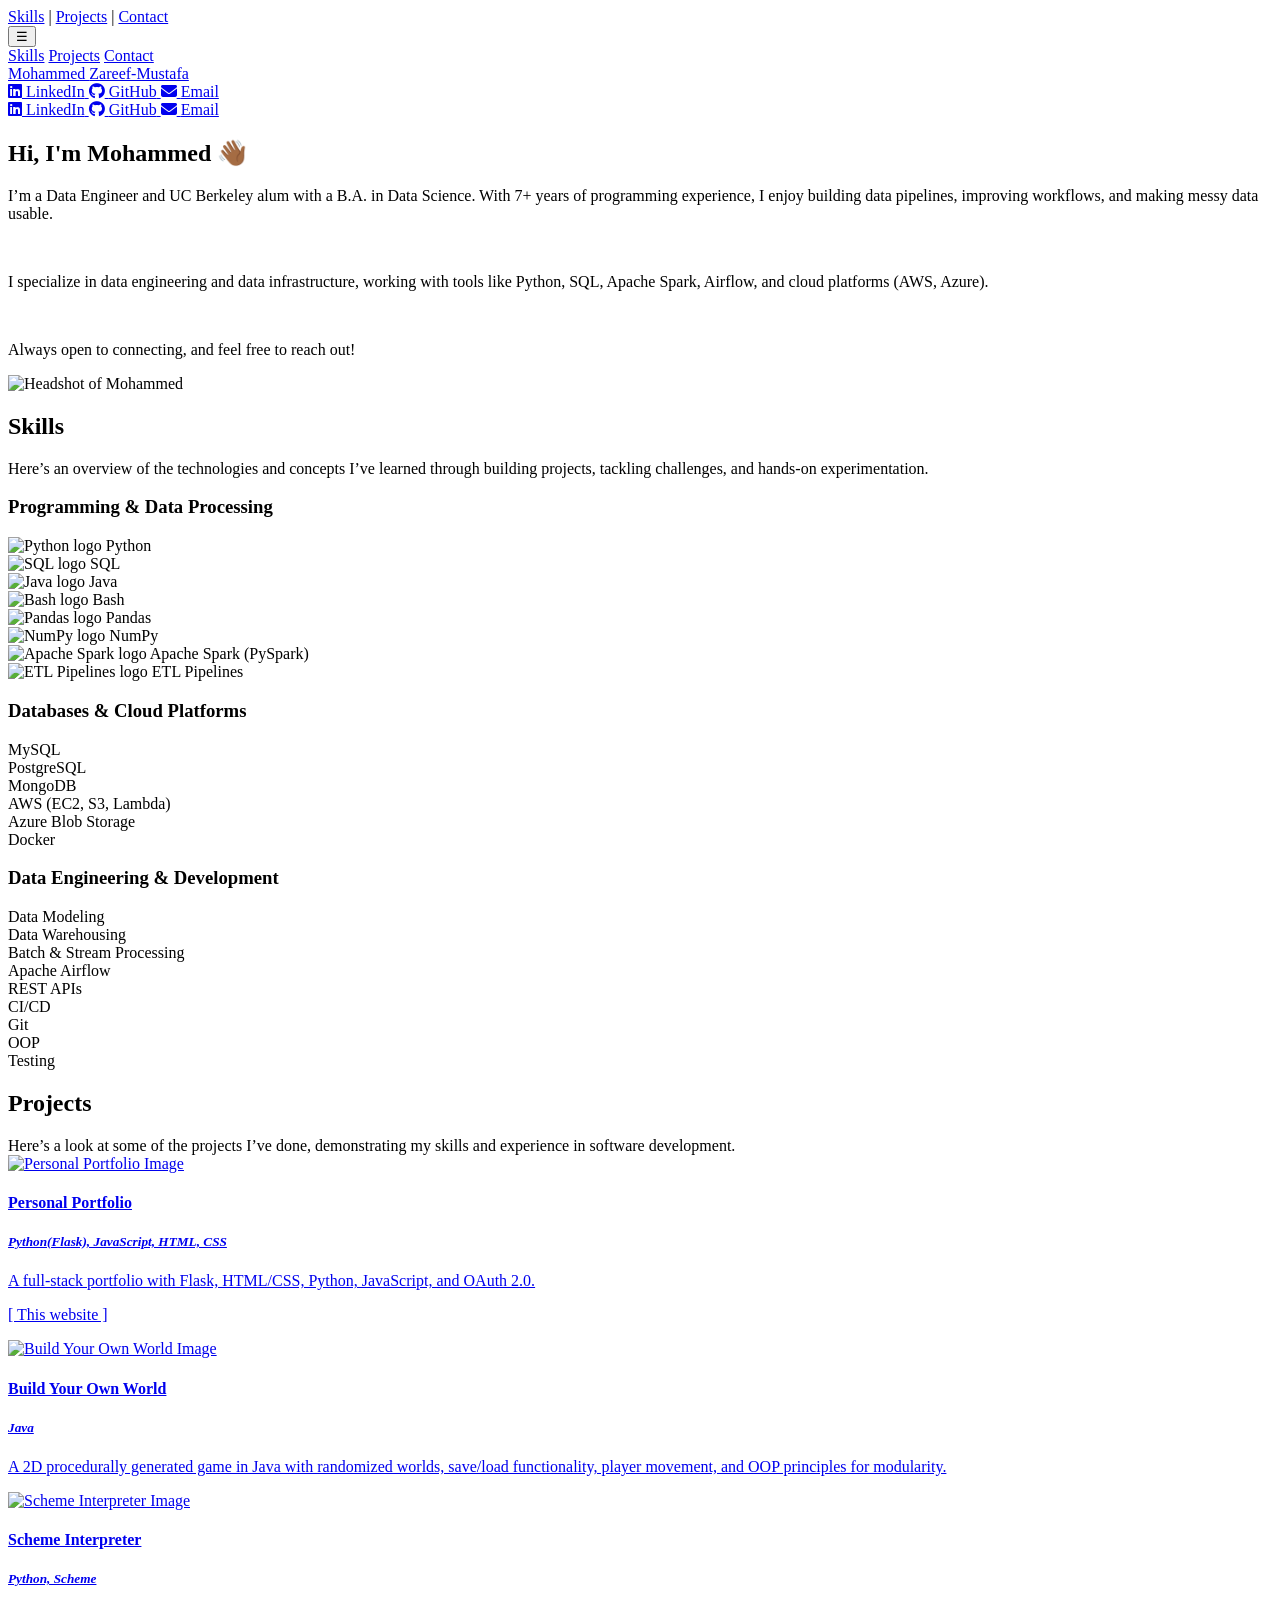
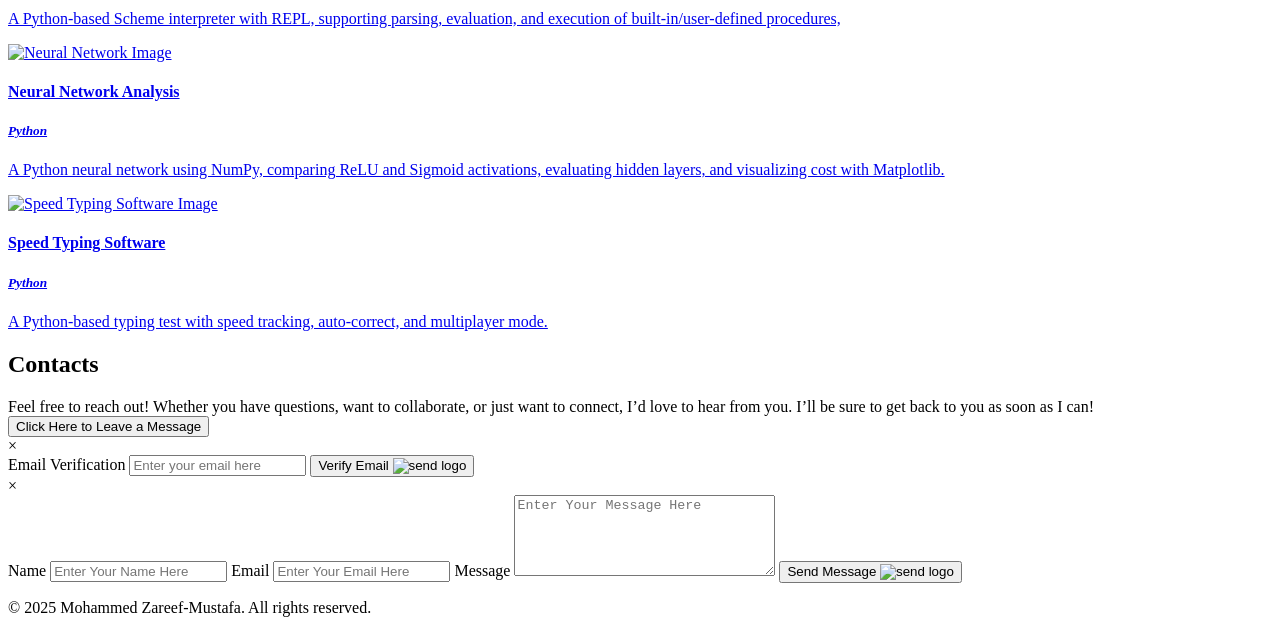
==== docs/index.html @ a97e99cc "Made a few DE changes" ====
<!DOCTYPE html>
<html lang="en">
  <head>
    <meta charset="UTF-8" />
    <meta name="viewport" content="width=device-width, initial-scale=1.0" />
    <title>Mohammed Zareef-Mustafa | Software Engineer</title>
    <link rel="stylesheet" href="/static/style.css" />

    <link rel="preconnect" href="https://fonts.googleapis.com" />
    <link rel="preconnect" href="https://fonts.gstatic.com" crossorigin />
    <link
      href="https://fonts.googleapis.com/css2?family=Poppins:ital,wght@0,100;0,200;0,300;0,400;0,500;0,600;0,700;0,800;0,900;1,100;1,200;1,300;1,400;1,500;1,600;1,700;1,800;1,900&display=swap"
      rel="stylesheet"
    />
    <link
      rel="stylesheet"
      href="https://cdnjs.cloudflare.com/ajax/libs/font-awesome/6.7.2/css/all.min.css"
      integrity="sha512-Evv84Mr4kqVGRNSgIGL/F/aIDqQb7xQ2vcrdIwxfjThSH8CSR7PBEakCr51Ck+w+/U6swU2Im1vVX0SVk9ABhg=="
      crossorigin="anonymous"
      referrerpolicy="no-referrer"
    />
  </head>
  <body>
    <!-- SECTION 1: NAVBAR -->
    <nav>
      <div class="redirector">
        <a href="#skills">Skills</a>
        <span class="separator">|</span>
        <a href="#projects">Projects</a>
        <span class="separator">|</span>
        <a href="#contact">Contact</a>
      </div>

      <!-- Dropdown Menu -->
      <div class="dropdown-menu">
        <button id="dropdown-toggle">☰</button>
        <div class="dropdown-content">
          <a href="#skills">Skills</a>
          <a href="#projects">Projects</a>
          <a href="#contact">Contact</a>
        </div>
      </div>

      <div class="full-name">
        <a href="#">Mohammed <span class="no-break">Zareef-Mustafa</span></a>
      </div>

      <div class="socials">
        <a
          href="https://www.linkedin.com/in/mohammed-zareef-mustafa/"
          target="_blank"
        >
          <i class="fa-brands fa-linkedin"></i>
          <span>LinkedIn</span>
        </a>
        <a href="https://github.com/mzareefmustafa" target="_blank">
          <i class="fa-brands fa-github"></i>
          <span>GitHub</span>
        </a>
        <a href="mailto:mzareefmustafa@gmail.com" target="_blank">
          <i class="fa-solid fa-envelope"></i>
          <span>Email</span>
        </a>
      </div>
    </nav>

    <main>
      <!-- SECTION 2: HERO -->
      <section class="hero-section">
        <div class="socials">
          <a
            href="https://www.linkedin.com/in/mohammed-zareef-mustafa/"
            target="_blank"
          >
            <i class="fa-brands fa-linkedin"></i>
            <span>LinkedIn</span>
          </a>
          <a href="https://github.com/mzareefmustafa" target="_blank">
            <i class="fa-brands fa-github"></i>
            <span>GitHub</span>
          </a>
          <a href="mailto:mzareefmustafa@gmail.com" target="_blank">
            <i class="fa-solid fa-envelope"></i>
            <span>Email</span>
          </a>
        </div>
        <div class="text">
          <h2>Hi, I'm <span class="no-break">Mohammed 👋🏾</span></h2>
          <p>
            I’m a Data Engineer and UC Berkeley alum with a B.A. in Data
            Science. With 7+ years of programming experience, I enjoy building
            data pipelines, improving workflows, and making messy data usable.
          </p>
          <br />
          <p>
            I specialize in data engineering and data infrastructure, working
            with tools like Python, SQL, Apache Spark, Airflow, and cloud
            platforms (AWS, Azure).
          </p>
          <br />
          <p>Always open to connecting, and feel free to reach out!</p>
        </div>
        <div class="headshot">
          <img
            src="/static/assets/MyPortrait2-copy.webp"
            alt="Headshot of Mohammed"
          />
        </div>
      </section>

      <!-- SECTION 3: SKILLS -->
      <section id="skills" class="skills-section">
        <h2 class="section-titles">Skills</h2>
        <div class="text">
          Here’s an overview of the technologies and concepts I’ve learned
          through building projects, tackling challenges, and hands-on
          experimentation.
        </div>
        <h3 class="skill-sections-title">Programming & Data Processing</h3>
        <div class="skill-sets">
          <div class="skill">
            <img src="/static/assets/python-icon.png" alt="Python logo" />
            <span>Python</span>
          </div>
          <div class="skill">
            <img src="/static/assets/database-logo.png" alt="SQL logo" />
            <span>SQL</span>
          </div>
          <div class="skill">
            <img src="/static/assets/java-logo.png" alt="Java logo" />
            <span>Java</span>
          </div>
          <div class="skill">
            <img src="/static/assets/Bash-logo.png" alt="Bash logo" />
            <span>Bash</span>
          </div>
          <div class="skill">
            <img src="/static/assets/Pandas-logo.png" alt="Pandas logo" />
            <span>Pandas</span>
          </div>
          <div class="skill">
            <img src="/static/assets/NumPy-logo.png" alt="NumPy logo" />
            <span>NumPy</span>
          </div>
          <div class="skill">
            <img
              src="/static/assets/Apache-Spark-logo.png"
              alt="Apache Spark logo"
            />
            <span>Apache Spark (PySpark)</span>
          </div>
          <div class="skill">
            <img
              src="/static/assets/ETL-Pipelines-logo.png"
              alt="ETL Pipelines logo"
            />
            <span>ETL Pipelines</span>
          </div>
        </div>
        <h3 class="skill-sections-title">Databases & Cloud Platforms</h3>
        <div class="skill-sets">
          <div class="skill">
            <span>MySQL</span>
          </div>
          <div class="skill">
            <span>PostgreSQL</span>
          </div>
          <div class="skill">
            <span>MongoDB</span>
          </div>
          <div class="skill">
            <span>AWS (EC2, S3, Lambda)</span>
          </div>
          <div class="skill">
            <span>Azure Blob Storage</span>
          </div>
          <div class="skill">
            <span>Docker</span>
          </div>
        </div>
        <h3 class="skill-sections-title">Data Engineering & Development</h3>
        <div class="skill-sets">
          <div class="skill">
            <span>Data Modeling</span>
          </div>
          <div class="skill">
            <span>Data Warehousing</span>
          </div>
          <div class="skill">
            <span>Batch & Stream Processing</span>
          </div>
          <div class="skill">
            <span>Apache Airflow</span>
          </div>
          <div class="skill">
            <span>REST APIs</span>
          </div>
          <div class="skill">
            <span>CI/CD</span>
          </div>
          <div class="skill">
            <span>Git</span>
          </div>
          <div class="skill">
            <span>OOP</span>
          </div>
          <div class="skill">
            <span>Testing</span>
          </div>
        </div>
      </section>

      <!-- SECTION 4: PROJECTS -->
      <section id="projects" class="project-section">
        <h2 class="section-titles">Projects</h2>
        <div class="text">
          Here’s a look at some of the projects I’ve done, demonstrating my
          skills and experience in software development.
        </div>
        <div class="horizontal-scroll">
          <div class="project-box">
            <a
              href="https://github.com/mzareefmustafa/Personal-Portfolio"
              target="_blank"
            >
              <picture>
                <source
                  srcset="/static/assets/Personal-Portfolio.webp"
                  type="image/webp"
                />
                <img
                  src="/static/assets/Personal-Portfolio.webp"
                  alt="Personal Portfolio Image"
                />
              </picture>
              <h4>Personal Portfolio</h4>
              <h5><em>Python(Flask), JavaScript, HTML, CSS</em></h5>
              <p>
                A full-stack portfolio with Flask, HTML/CSS, Python, JavaScript,
                and OAuth 2.0.
              </p>
              <p class="side-note">[ This website ]</p>
            </a>
          </div>
          <div class="project-box">
            <a
              href="https://github.com/mzareefmustafa/Build-Your-Own-World"
              target="_blank"
            >
              <picture>
                <source
                  srcset="/static/assets/Build-Your-Own-World.webp"
                  type="image/webp"
                />
                <img
                  src="/static/assets/Build-Your-Own-World.webp"
                  alt="Build Your Own World Image"
                />
              </picture>
              <h4>Build Your Own World</h4>
              <h5><em>Java</em></h5>
              <p>
                A 2D procedurally generated game in Java with randomized worlds,
                save/load functionality, player movement, and OOP principles for
                modularity.
              </p>
            </a>
          </div>
          <div class="project-box">
            <a
              href="https://github.com/mzareefmustafa/Scheme-Interpreter"
              target="_blank"
            >
              <picture>
                <source
                  srcset="/static/assets/Scheme-Interpreter.webp"
                  type="image/webp"
                />
                <img
                  src="/static/assets/Scheme-Interpreter.webp"
                  alt="Scheme Interpreter Image"
                />
              </picture>
              <h4>Scheme Interpreter</h4>
              <h5><em>Python, Scheme</em></h5>
              <p>
                A Python-based Scheme interpreter with REPL, supporting parsing,
                evaluation, and execution of built-in/user-defined procedures,
              </p>
            </a>
          </div>
          <div class="project-box">
            <a
              href="https://github.com/mzareefmustafa/Sigmoid-and-Relu-Neural-Nets"
              target="_blank"
            >
              <picture>
                <source
                  srcset="/static/assets/Neural-Network-Analysis.webp"
                  type="image/webp"
                />
                <img
                  src="/static/assets/Neural-Network-Analysis.webp"
                  alt="Neural Network Image"
                />
              </picture>
              <h4>Neural Network Analysis</h4>
              <h5><em>Python</em></h5>
              <p>
                A Python neural network using NumPy, comparing ReLU and Sigmoid
                activations, evaluating hidden layers, and visualizing cost with
                Matplotlib.
              </p>
            </a>
          </div>
          <div class="project-box">
            <a
              href="https://github.com/mzareefmustafa/Speed-Typing-Software"
              target="_blank"
            >
              <picture>
                <source
                  srcset="/static/assets/Speed-Typing-Software.webp"
                  type="image/webp"
                />
                <img
                  src="/static/assets/Speed-Typing-Software.webp"
                  alt="Speed Typing Software Image"
                />
              </picture>
              <h4>Speed Typing Software</h4>
              <h5><em>Python</em></h5>
              <p>
                A Python-based typing test with speed tracking, auto-correct,
                and multiplayer mode.
              </p>
            </a>
          </div>
        </div>
      </section>

      <!-- SECTION 5: Contact -->
      <section id="contact" class="contact-section">
        <h2 class="section-titles">Contacts</h2>

        <div class="text">
          Feel free to reach out! Whether you have questions, want to
          collaborate, or just want to connect, I’d love to hear from you. I’ll
          be sure to get back to you as soon as I can!
        </div>

        <!-- Button to open modal -->
        <button id="open-modal">Click Here to Leave a Message</button>

        <!-- Email Verification Modal -->
        <div id="email-verification-modal" class="modal">
          <div class="modal-content">
            <!-- Use the same close-button class so it matches your contact modal -->
            <span class="close-verification close-button">&times;</span>

            <!-- Email Input Section -->
            <div id="email-input-section">
              <!-- <h3>Email Verification</h3> -->
              <form id="email-verification-form">
                <label for="verification-email">Email Verification</label>
                <input
                  type="email"
                  id="verification-email"
                  placeholder="Enter your email here"
                  required
                />
                <button type="button" id="send-verification-btn">
                  Verify Email
                  <img src="/static/assets/send-icon.png" alt="send logo" />
                </button>
              </form>
            </div>

            <!-- Verification Code Input Section -->
            <div id="code-input-section" style="display: none">
              <form id="code-verification-form">
                <label for="verification-code">Enter Verification Code</label>
                <input
                  type="text"
                  id="verification-code"
                  placeholder="Enter verification code here"
                  required
                />
                <button type="button" id="validate-code-btn">
                  Validate
                  <img src="/static/assets/send-icon.png" alt="send logo" />
                </button>
              </form>
            </div>
          </div>
        </div>

        <!-- Modal Structure -->
        <div id="contact-modal" class="modal">
          <div class="modal-content">
            <span class="close-button">&times;</span>
            <form id="contact-form">
              <label for="name">Name</label>
              <input
                placeholder="Enter Your Name Here"
                type="text"
                id="name"
                required
              />

              <label for="email">Email</label>
              <input
                placeholder="Enter Your Email Here"
                type="email"
                id="email"
                required
              />

              <label for="message">Message</label>
              <textarea
                placeholder="Enter Your Message Here"
                type="message"
                id="message"
                cols="30"
                rows="5"
                required
              ></textarea>

              <button type="submit">
                Send Message
                <img src="/static/assets/send-icon.png" alt="send logo" />
              </button>
            </form>
          </div>
        </div>
      </section>
    </main>
    <!-- SECTION 6:Footer -->
    <footer>
      <p>© 2025 Mohammed Zareef-Mustafa. All rights reserved.</p>
    </footer>
    <script src="/static/script.js"></script>
  </body>
</html>
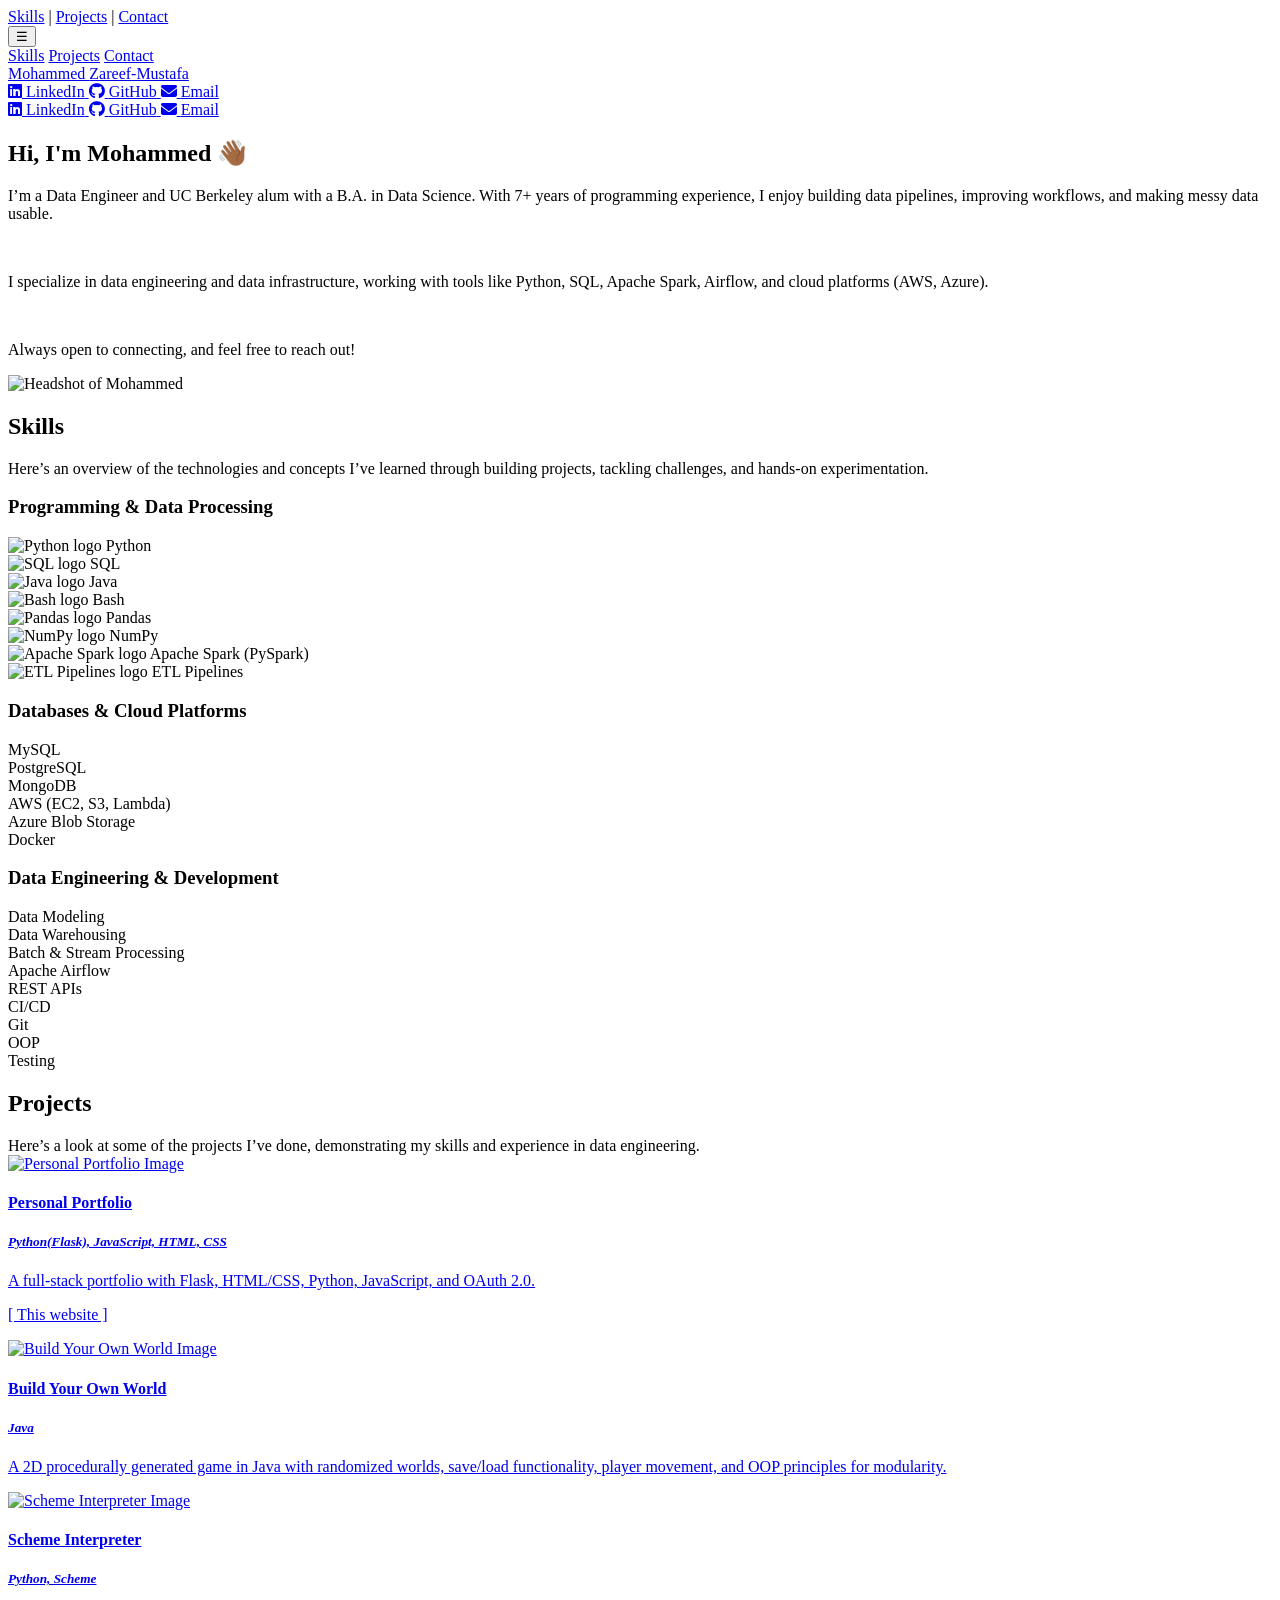
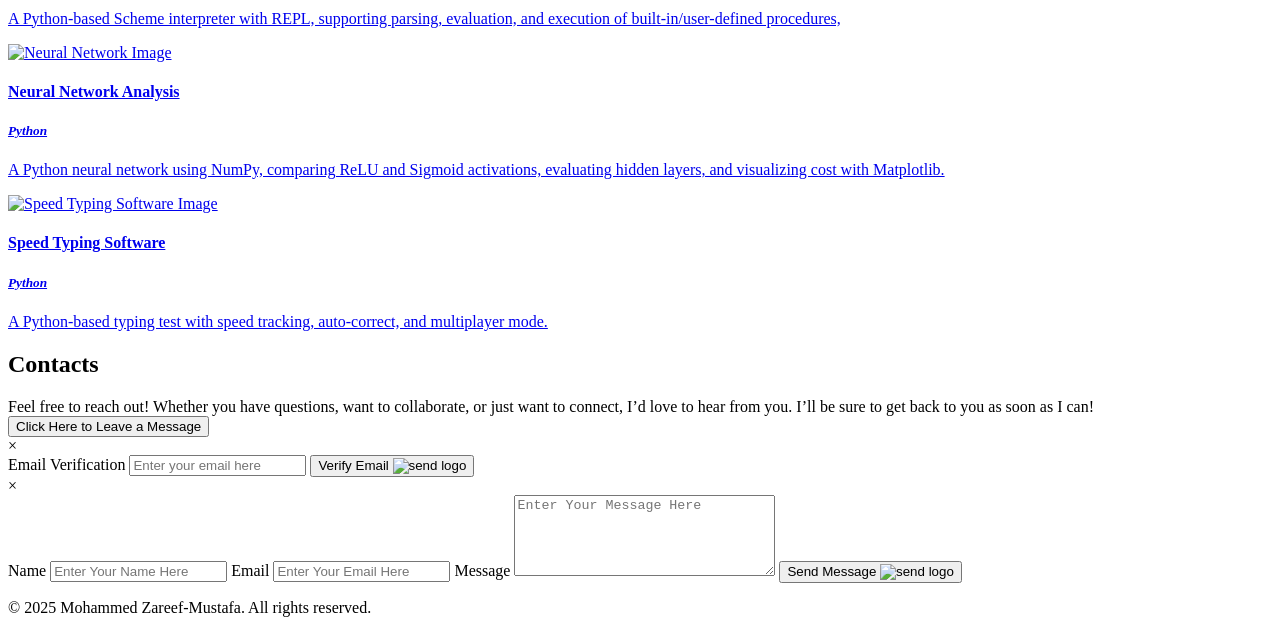
==== commit f2d1f0c3: "Made a few DE changes" ====
--- a/docs/index.html
+++ b/docs/index.html
@@ -3,7 +3,7 @@
   <head>
     <meta charset="UTF-8" />
     <meta name="viewport" content="width=device-width, initial-scale=1.0" />
-    <title>Mohammed Zareef-Mustafa | Software Engineer</title>
+    <title>Mohammed Zareef-Mustafa | Data Engineer</title>
     <link rel="stylesheet" href="/static/style.css" />
 
     <link rel="preconnect" href="https://fonts.googleapis.com" />
@@ -215,7 +215,7 @@
         <h2 class="section-titles">Projects</h2>
         <div class="text">
           Here’s a look at some of the projects I’ve done, demonstrating my
-          skills and experience in software development.
+          skills and experience in data engineering.
         </div>
         <div class="horizontal-scroll">
           <div class="project-box">
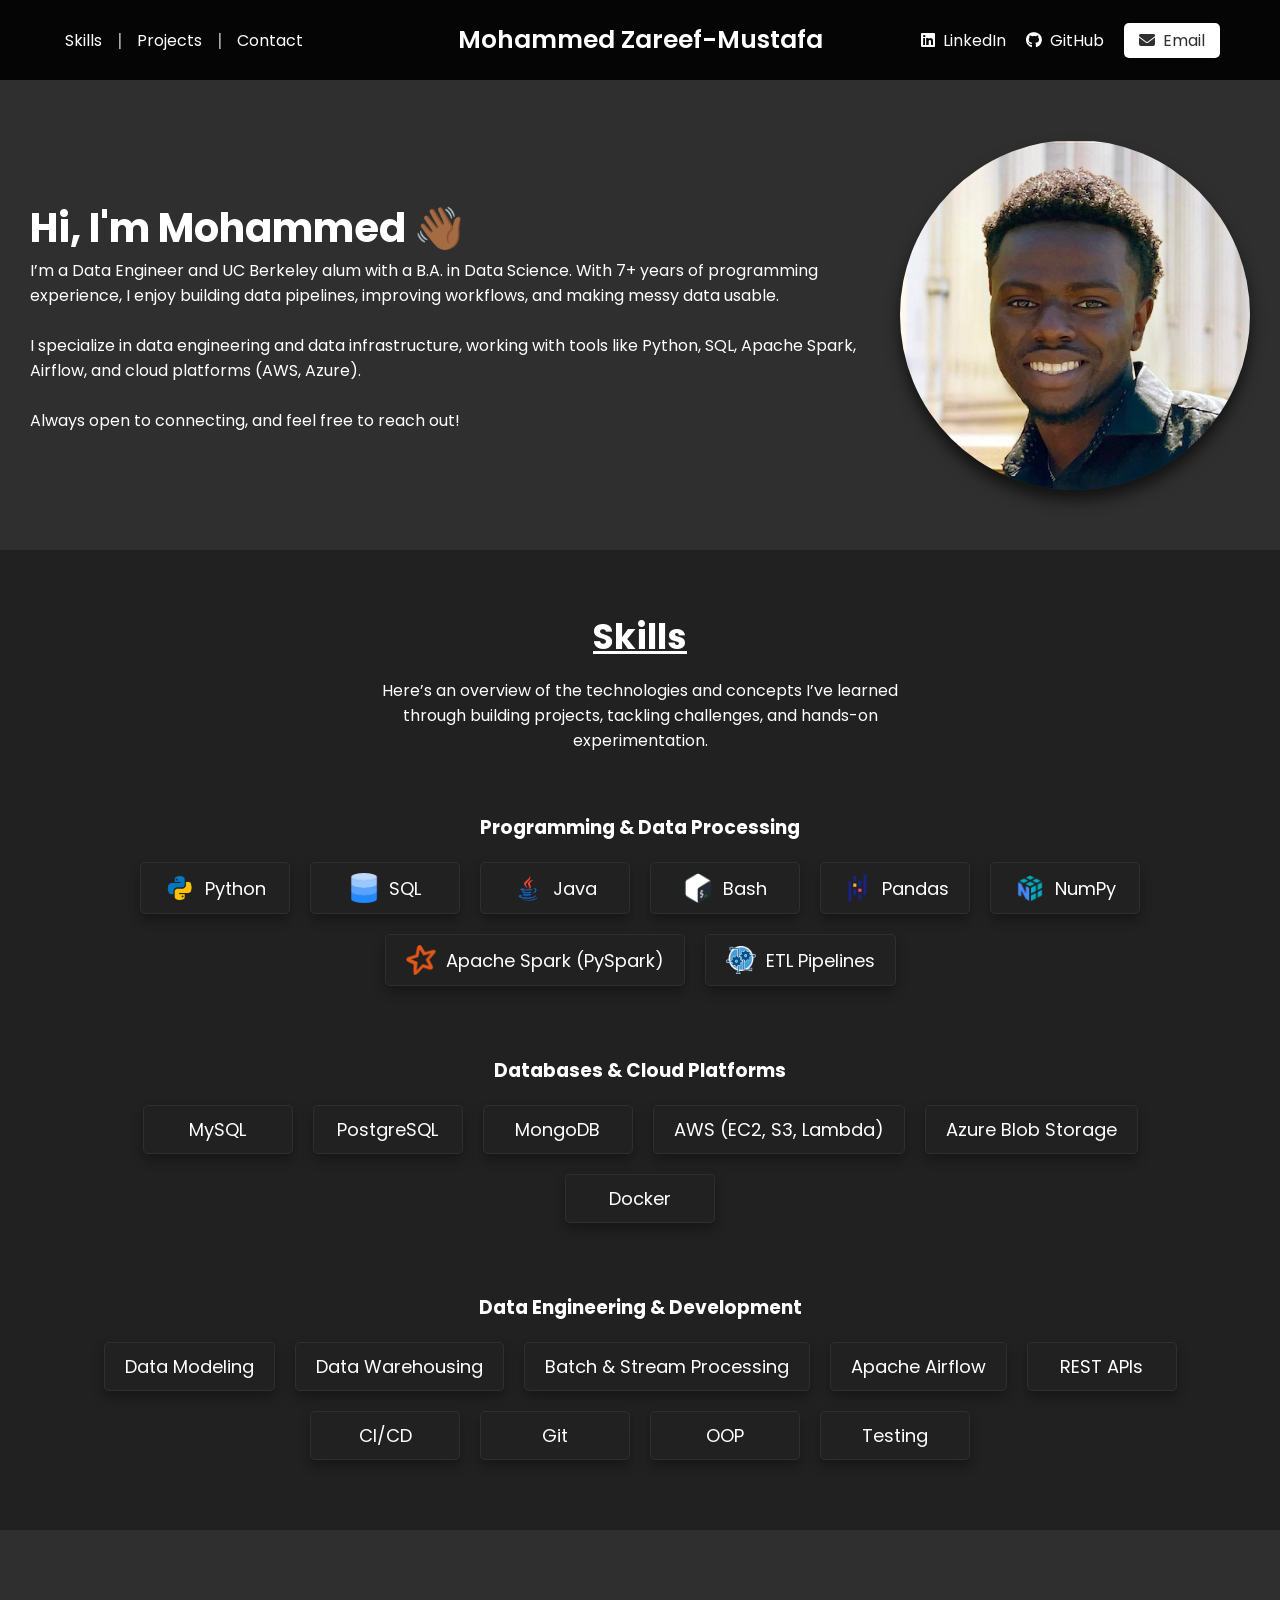
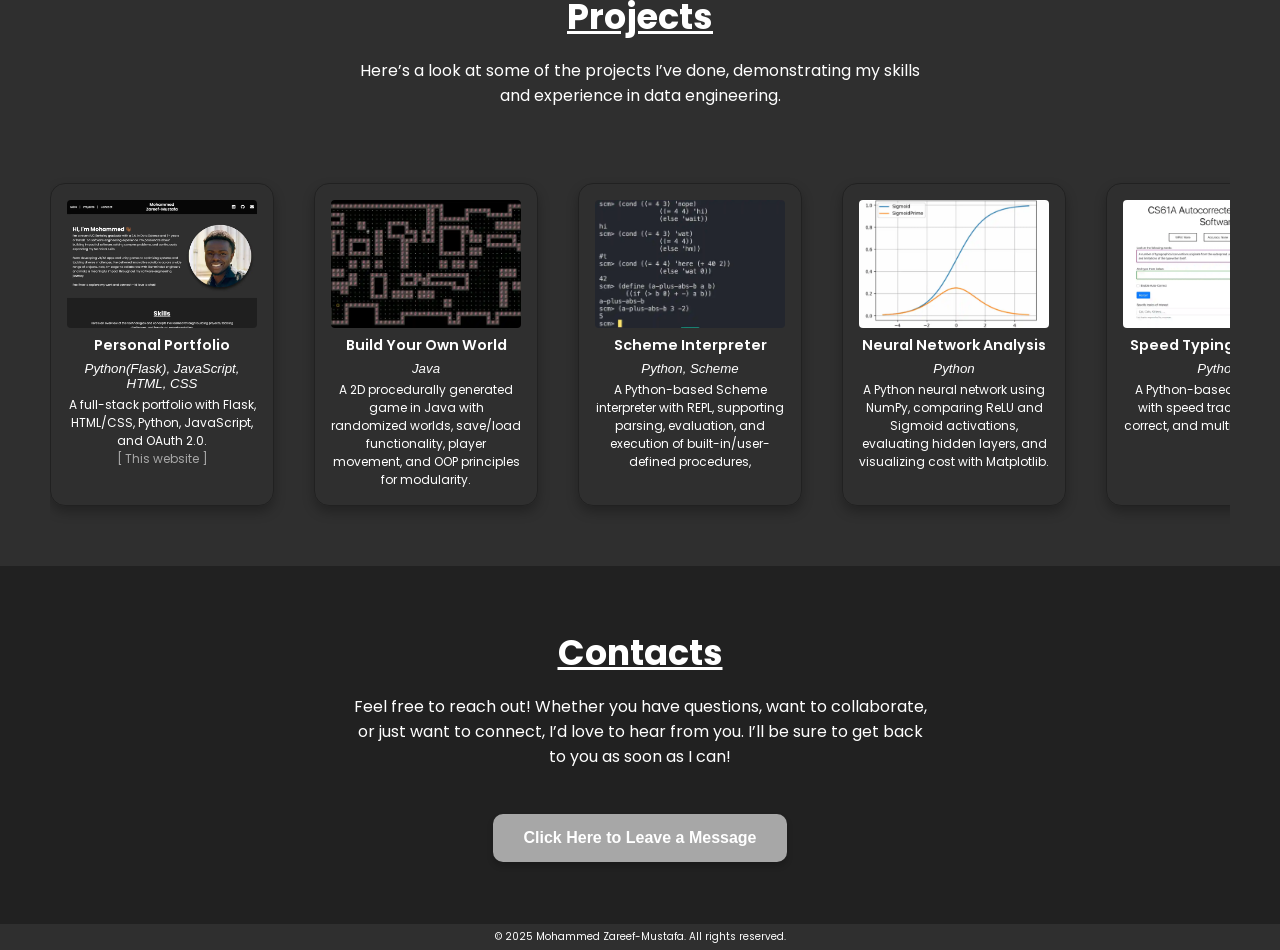
==== commit b8a9101c: "Made a few DE changes" ====
--- a/docs/index.html
+++ b/docs/index.html
@@ -4,7 +4,7 @@
     <meta charset="UTF-8" />
     <meta name="viewport" content="width=device-width, initial-scale=1.0" />
     <title>Mohammed Zareef-Mustafa | Data Engineer</title>
-    <link rel="stylesheet" href="/static/style.css" />
+    <link rel="stylesheet" href="./style.css?v=2" />
 
     <link rel="preconnect" href="https://fonts.googleapis.com" />
     <link rel="preconnect" href="https://fonts.gstatic.com" crossorigin />
@@ -102,7 +102,7 @@
         </div>
         <div class="headshot">
           <img
-            src="/static/assets/MyPortrait2-copy.webp"
+            src="./assets/MyPortrait2-copy.webp"
             alt="Headshot of Mohammed"
           />
         </div>
@@ -119,39 +119,36 @@
         <h3 class="skill-sections-title">Programming & Data Processing</h3>
         <div class="skill-sets">
           <div class="skill">
-            <img src="/static/assets/python-icon.png" alt="Python logo" />
+            <img src="./assets/python-icon.png" alt="Python logo" />
             <span>Python</span>
           </div>
           <div class="skill">
-            <img src="/static/assets/database-logo.png" alt="SQL logo" />
+            <img src="./assets/database-logo.png" alt="SQL logo" />
             <span>SQL</span>
           </div>
           <div class="skill">
-            <img src="/static/assets/java-logo.png" alt="Java logo" />
+            <img src="./assets/java-logo.png" alt="Java logo" />
             <span>Java</span>
           </div>
           <div class="skill">
-            <img src="/static/assets/Bash-logo.png" alt="Bash logo" />
+            <img src="./assets/Bash-logo.png" alt="Bash logo" />
             <span>Bash</span>
           </div>
           <div class="skill">
-            <img src="/static/assets/Pandas-logo.png" alt="Pandas logo" />
+            <img src="./assets/Pandas-logo.png" alt="Pandas logo" />
             <span>Pandas</span>
           </div>
           <div class="skill">
-            <img src="/static/assets/NumPy-logo.png" alt="NumPy logo" />
+            <img src="./assets/NumPy-logo.png" alt="NumPy logo" />
             <span>NumPy</span>
           </div>
           <div class="skill">
+            <img src="./assets/Apache-Spark-logo.png" alt="Apache Spark logo" />
+            <span>Apache Spark (PySpark)</span>
+          </div>
+          <div class="skill">
             <img
-              src="/static/assets/Apache-Spark-logo.png"
-              alt="Apache Spark logo"
-            />
-            <span>Apache Spark (PySpark)</span>
-          </div>
-          <div class="skill">
-            <img
-              src="/static/assets/ETL-Pipelines-logo.png"
+              src="./assets/ETL-Pipelines-logo.png"
               alt="ETL Pipelines logo"
             />
             <span>ETL Pipelines</span>
@@ -225,11 +222,11 @@
             >
               <picture>
                 <source
-                  srcset="/static/assets/Personal-Portfolio.webp"
+                  srcset="./assets/Personal-Portfolio.webp"
                   type="image/webp"
                 />
                 <img
-                  src="/static/assets/Personal-Portfolio.webp"
+                  src="./assets/Personal-Portfolio.webp"
                   alt="Personal Portfolio Image"
                 />
               </picture>
@@ -249,11 +246,11 @@
             >
               <picture>
                 <source
-                  srcset="/static/assets/Build-Your-Own-World.webp"
+                  srcset="./assets/Build-Your-Own-World.webp"
                   type="image/webp"
                 />
                 <img
-                  src="/static/assets/Build-Your-Own-World.webp"
+                  src="./assets/Build-Your-Own-World.webp"
                   alt="Build Your Own World Image"
                 />
               </picture>
@@ -273,11 +270,11 @@
             >
               <picture>
                 <source
-                  srcset="/static/assets/Scheme-Interpreter.webp"
+                  srcset="./assets/Scheme-Interpreter.webp"
                   type="image/webp"
                 />
                 <img
-                  src="/static/assets/Scheme-Interpreter.webp"
+                  src="./assets/Scheme-Interpreter.webp"
                   alt="Scheme Interpreter Image"
                 />
               </picture>
@@ -296,11 +293,11 @@
             >
               <picture>
                 <source
-                  srcset="/static/assets/Neural-Network-Analysis.webp"
+                  srcset="./assets/Neural-Network-Analysis.webp"
                   type="image/webp"
                 />
                 <img
-                  src="/static/assets/Neural-Network-Analysis.webp"
+                  src="./assets/Neural-Network-Analysis.webp"
                   alt="Neural Network Image"
                 />
               </picture>
@@ -320,11 +317,11 @@
             >
               <picture>
                 <source
-                  srcset="/static/assets/Speed-Typing-Software.webp"
+                  srcset="./assets/Speed-Typing-Software.webp"
                   type="image/webp"
                 />
                 <img
-                  src="/static/assets/Speed-Typing-Software.webp"
+                  src="./assets/Speed-Typing-Software.webp"
                   alt="Speed Typing Software Image"
                 />
               </picture>
@@ -371,7 +368,7 @@
                 />
                 <button type="button" id="send-verification-btn">
                   Verify Email
-                  <img src="/static/assets/send-icon.png" alt="send logo" />
+                  <img src="./assets/send-icon.png" alt="send logo" />
                 </button>
               </form>
             </div>
@@ -388,7 +385,7 @@
                 />
                 <button type="button" id="validate-code-btn">
                   Validate
-                  <img src="/static/assets/send-icon.png" alt="send logo" />
+                  <img src="./assets/send-icon.png" alt="send logo" />
                 </button>
               </form>
             </div>
@@ -428,7 +425,7 @@
 
               <button type="submit">
                 Send Message
-                <img src="/static/assets/send-icon.png" alt="send logo" />
+                <img src="./assets/send-icon.png" alt="send logo" />
               </button>
             </form>
           </div>
@@ -439,6 +436,6 @@
     <footer>
       <p>© 2025 Mohammed Zareef-Mustafa. All rights reserved.</p>
     </footer>
-    <script src="/static/script.js"></script>
+    <script src="./script.js"></script>
   </body>
 </html>
--- a/docs/style.css
+++ b/docs/style.css
@@ -0,0 +1,796 @@
+
+:root {
+    --text-color: white;
+    --link-color: #4a76ee;
+    --background-color: rgb(47, 47, 47);
+    --hover-color: rgb(167, 167, 167);
+    --lining-color: rgb(33, 33, 33);
+    --background-color2: rgb(33, 33, 33);
+}   
+
+* {
+    margin: 0;
+    padding: 0;
+    box-sizing: border-box;
+}
+
+main {
+    padding-top: 80px; /* padding for underneath the navbar */
+}
+
+body {
+    font-family: "Poppins", sans-serif;
+    background-color: var(--background-color);
+    color: white
+}
+
+html {
+    scroll-behavior: smooth;
+    scroll-padding-top: 80px;
+}
+
+html, body {
+  min-width: 320px; 
+  overflow-x: hidden; 
+}
+
+p {
+    color: white;
+}
+
+
+a {
+    color: var(--link-color);
+    text-decoration: none;
+    transition: all 300ms ease;
+}
+
+.section-titles {
+    text-align: center;
+    font-size: 35px;
+    padding-bottom: 15px;
+    text-decoration: underline;
+}
+
+/* SECTION 1: NAVBAR */
+
+nav {
+    display: flex;
+    justify-content: space-between;
+    padding: 0 50px;
+    height: 80px;
+    align-items: center;
+    background-color: rgba(0, 0, 0, 0.88);
+    position: fixed;
+    top: 0;
+    width: 100%;
+    /* max-width: 1440px; */
+    z-index: 1000;
+    backdrop-filter: blur(5px);
+    -webkit-backdrop-filter: blur(5px); 
+}
+
+nav .redirector, nav .socials {
+    display: flex; 
+    align-items: center;
+}
+
+nav .redirector a {
+    color: var(--text-color);
+    padding: 0 15px;
+    transition: 0.1s;
+    position: relative;
+    text-decoration: none;
+}
+
+nav .redirector .separator {
+    color: var(--hover-color);
+    font-size: 18px;
+}
+
+nav .redirector {
+    display: flex;
+    align-items: center;
+    gap: 0; 
+}
+
+
+nav .redirector a:hover {
+    color: var(--hover-color);
+}
+
+nav .full-name {
+    text-align: center;
+    flex: 1; 
+    display: flex;
+    justify-content: center; 
+    align-items: center; 
+    position: absolute;
+    left: 50%;
+    transform: translateX(-50%); 
+}
+
+nav .full-name a {
+    color: var(--text-color);
+    font-size: 25px; 
+    font-weight: 600; 
+    text-align: center; 
+    line-height: 1.2; 
+    margin: 0; 
+    white-space: normal; 
+    text-decoration: none; 
+    padding-left: 15px;
+    padding-right: 15px;
+}
+
+nav .full-name a:hover {
+    color: var(--hover-color);
+}
+
+.no-break {
+    white-space: nowrap;
+}
+
+nav .socials a {
+    color: var(--text-color);
+    margin: 0 10px;
+    transition: .1s;
+}
+
+nav .socials a:hover {
+    color: var(--hover-color);
+}
+
+nav .socials a span {
+    margin-left: 4px;
+}
+
+nav .socials a:last-child {
+    color: var(--background-color);
+    background-color: var(--text-color);
+    padding: 5px 15px;
+    border-radius: 5px;
+}
+
+nav .socials a:last-child:hover {
+    background-color: var(--hover-color);
+}
+
+nav .redirector a:hover {
+  color: var(--hover-color);
+}
+
+/* Dropdown Menu Styles for Small Screens */
+
+nav .dropdown-menu {
+  display: none; /* Hide dropdown by default */
+}
+
+nav .dropdown-menu button {
+  color: var(--text-color);
+  padding: 0 6px;
+  text-decoration: none;
+  border: none;
+  cursor: pointer;
+  transition: background-color 0.3s ease;
+  background-color: transparent;
+  font-size: 40px;
+  padding-bottom: 8px;
+}
+
+
+
+/* SECTION 2: HERO  */
+
+.hero-section {
+    display: flex;
+    justify-content: space-between;
+    align-items: center;
+    gap: 40px;
+    padding: 0 30px;
+    padding-top: 60px;
+    padding-bottom: 60px;
+    max-width: 1640px; /* Prevent expanding beyond 1440px (or your chosen limit) */
+    margin: 0 auto; /* Centers the content on wider screens */
+    overflow-x: hidden; /* Prevents horizontal scrolling */
+}
+
+.hero-section .text {
+    flex: 7;
+}
+
+.hero-section .text h2 {
+    font-size: 40px;
+}
+
+.hero-section .headshot {
+    flex: 2;
+    display: flex;
+    justify-content: right;
+}
+
+.hero-section img {
+    display: block;
+    width: 350px;
+    border-radius: 50%;
+    box-shadow: 0px 10px 15px rgba(0, 0, 0, 0.61);
+    object-fit: cover;
+}
+
+.hero-section .socials {
+  display: none;
+}
+
+/* SECTION 3: SKILLS */
+
+.skills-section {
+    background-color: var(--background-color2);
+    padding: 0 50px;
+    padding-top: 60px;
+    padding-bottom: 60px;
+}
+
+.skills-section .skill-sets .skill {
+    display: flex;
+    justify-content: center;
+    align-items: center;
+    gap: 10px;
+
+    min-width: 150px;
+    padding: 10px 20px;
+    margin: 10px;
+    border: 1.5px solid var(--background-color);
+    box-shadow: 0 6px 12px rgba(0, 0, 0, 0.325);
+    border-radius: 5px;
+}
+
+.skills-section .skill-sets .skill img {
+    width: 30px;
+    height: 30px;
+    object-fit: contain;
+    border-radius: 2px;
+    background-color: transparent;
+}
+
+.skills-section .skill-sets .skill span {
+    font-size: 18px;
+}
+
+.skills-section .text {
+    flex: 3;
+    margin-top: 0px;
+    margin-bottom: 60px;
+    padding-left: 300px;
+    padding-right: 300px;
+    text-align: center; 
+  }
+
+.skills-section .skill-sections-title {
+    text-align: center;
+    margin-bottom: 10px;
+    margin-top: 20px;
+}
+
+.skills-section .skill-sets {
+    display: flex;
+    justify-content: center;
+    flex-wrap: wrap;
+    margin-bottom: 60px;
+}
+
+.skills-section .skill-sets:last-child {
+    margin-bottom: 0px;
+}
+
+
+
+/* SECTION 3: PROJECTS */
+
+.project-section {
+  padding: 0 50px;
+  padding-top: 60px;
+  padding-bottom: 30px;
+  }
+
+  .project-section .sections {
+    text-align: center;
+    margin-bottom: 20px;
+    font-size: 35px;
+    /* padding-bottom: 15px; */
+    text-decoration: underline;
+  }
+  
+  .project-section .horizontal-scroll {
+    display: flex;
+    overflow-x: auto; /* Enable horizontal scrolling */
+    gap: 40px;
+    scroll-behavior: smooth;
+    justify-content: center;
+    padding-top: 30px;
+    padding-bottom: 30px;
+  }
+  
+  
+  .project-section .text {
+    flex: 3;
+    margin-top: 0px;
+    margin-bottom: 45px;
+    padding-left: 300px;
+    padding-right: 300px;
+    text-align: center; 
+  }
+
+  .project-section .project-box {
+    flex: 0 0 14rem; 
+    background-color: transparent;
+    border: 1.5px solid var(--lining-color);
+    border-radius: 15px;
+    /* padding: 15px; */
+    box-shadow: 0 6px 12px rgba(0, 0, 0, 0.267);
+    text-align: center;
+    padding: 1rem;
+    transition: transform 0.2s ease, box-shadow 0.2s ease; 
+  }
+
+  .project-section .project-box:hover {
+    transform: scale(1.05); 
+    box-shadow: 0 6px 12px rgba(0, 0, 0, 0.614);
+  }
+
+  .project-section .project-box img {
+    width: 100%;
+    height: 8rem;
+    object-fit: cover;
+    border-radius: 0.25rem;
+    margin-bottom: 0rem;
+    
+  }
+
+  .project-section .project-box h4 {
+    margin-bottom: 0.3rem;
+    font-size: .9rem;
+    font-weight: 600;
+    color: var(--text-color);
+  }
+
+  .project-box h5 {
+    margin-bottom: 0.3rem;
+    font-weight: 375;
+    color: var(--text-color);
+    }
+
+  .project-section .project-box p {
+    font-size: 12px;
+  }
+  
+  .side-note {
+    color: var(--hover-color);
+  }
+
+/* SECTION 4: Contact */
+
+.contact-section {
+    background-color: var(--background-color2);
+    padding: 0 50px;
+    padding-top: 60px;
+    padding-bottom: 60px;
+  }
+  
+  .contact-section h2 {
+    text-align: center;
+    /* margin-bottom: 20px; */
+    font-size: 35px;
+    padding-bottom: 15px;
+    text-decoration: underline;
+  }
+  
+  .contact-section .text {
+    flex: 3;
+    margin-top: 0px;
+    margin-bottom: 45px;
+    padding-left: 300px;
+    padding-right: 300px;
+    text-align: center; 
+  }
+
+/* Style for the "open-modal" button */
+#open-modal {
+    font-size: 16px;
+    font-weight: bold; 
+    color: white; 
+    border: none; 
+    padding: 15px 30px; 
+    border-radius: 10px; 
+    cursor: pointer; 
+    box-shadow: 0 4px 6px rgba(0, 0, 0, 0.2); 
+    transition: all 0.3s ease; 
+    background-color: var(--hover-color);
+    display: block; 
+    margin: 0 auto; 
+  }
+  
+  #open-modal:hover {
+    transform: translateY(-3px); 
+    box-shadow: 0 8px 12px rgba(0, 0, 0, 0.3); 
+
+    filter: brightness(0.8);
+    transition: 0.2s;
+  }
+  
+  #open-modal:active {
+    transform: translateY(0); 
+    box-shadow: 0 4px 6px rgba(0, 0, 0, 0.2);
+  }
+
+/* Modal container */
+.modal {
+    display: none; /* Hide by default */
+    position: fixed;
+    z-index: 1000;
+    left: 0;
+    top: 0;
+    width: 100%;
+    height: 100%;
+    overflow: auto;
+    background-color: rgba(0, 0, 0, 0.5); 
+  }
+
+  
+  /* Modal content box */
+  .modal-content {
+    background-color: var(--background-color2);
+    margin: auto;
+    padding: 20px;
+    border-radius: 10px;
+    width: 40%;
+    min-width: 300px; 
+    position: relative;
+    top: 20%;
+    color: white;
+    padding-top: 50px;
+    max-width: 700px;
+  }
+  
+  .close-button {
+    color: var(--hover-color);
+    float: right;
+    font-size: 28px;
+    font-weight: bold;
+    cursor: pointer;
+    margin-top: -35px;
+  }
+  
+  .close-button:hover {
+    filter: brightness(0.8);
+    transition: 0.2s;
+  }
+  
+  /* Form inputs inside modal */
+
+  .modal-content form input,
+  .modal-content form textarea {
+    width: 100%;
+    font-size: 14px;
+    border: 2px solid var(--hover-color);
+    background-color: transparent;
+    padding: 15px 20px;
+    margin-top: 5px;
+    margin-bottom: 20px;
+    outline: none;
+    resize: none;
+    color: white;
+    border-radius: 10px;
+  }
+
+  .modal-content form input:focus,
+  .modal-content form textarea:focus {
+    border: 2px solid white;
+  }
+
+  .modal-content form label {
+    color: var(--hover-color);
+  }
+  .modal-content form input::placeholder,
+  .modal-content form textarea::placeholder {
+    color: rgb(64, 64, 64);
+  }
+
+  .modal-content form button {
+    font-size: 16px;
+    color: #fff;
+    background-color: var(--link-color);
+    border: none;
+    height: 50px;
+    cursor: pointer;
+    transition: 0.1s;
+    width: 40%;
+    border-radius: 10px;
+    background-color: var(--hover-color);
+    display: block;
+    margin-left: auto;
+    display: flex; 
+    align-items: center;
+    justify-content: center; 
+    gap: 10px; 
+  }
+  
+  .modal-content form button:hover {
+    filter: brightness(0.8);
+    transition: 0.2s;
+  }
+
+  .modal-content form button img {
+    width: 20px; 
+    height: 20px; 
+  }
+  
+  /* SECTION 5:Footer */
+
+  footer {
+    align-items: center;
+    padding-top: 5px;
+    padding-bottom: 5px;
+    background-color: var(--background-color);
+    border-top: 2px solid var(--lining-color);
+  }
+
+  footer p {
+    color: white;
+    text-align: center;
+    font-size: 10px;
+
+  }
+
+
+
+  
+/* RESIZING MAIN/GENERAL */
+
+@media (max-width: 1155px) {
+  .skills-section .text,
+  .project-section .text,
+  .contact-section .text {
+      padding-left: 100px;
+      padding-right: 100px;
+  }
+}
+
+@media (max-width: 755px) {
+  .skills-section .text,
+  .project-section .text,
+  .contact-section .text {
+      padding-left: 0px;
+      padding-right: 0px;
+  }
+}
+
+
+/* RESIZING SECTION 1: NAVBAR */
+
+@media (max-width: 600px) {
+
+  nav .socials {
+    display: none; /* Hide the regular nav */
+  }
+}
+
+@media (max-width: 1100px) {
+  /* NAVBAR */
+  nav {
+      padding: 0 20px;
+  }
+  nav .socials a {
+      font-size: 22px;
+      margin: 0 15px;
+  }
+  nav .socials a span {
+      display: none;
+  }
+  nav .socials a:last-child {
+      color: var(--text-color);
+      background-color: transparent;
+      padding: 0px;
+  }
+  nav .socials a:last-child:hover {
+      background-color: transparent;
+      color: var(--hover-color);
+  }
+}
+
+@media (max-width: 840px) {
+  nav .redirector {
+    display: none; /* Hide the regular nav */
+  }
+
+  nav .dropdown-menu {
+    display: block; /* Show dropdown menu button */
+  }
+
+  .dropdown-content {
+    display: none; /* Hide by default */
+    position: absolute;
+    top: 80px;
+    left: 10px;
+    background-color: rgba(0, 0, 0, 0.88);
+    padding: 0px 0px;
+    border-radius: 5px;
+    border-top-left-radius: 0px;
+    border-top-right-radius: 0px;
+    box-shadow: 0 4px 6px rgba(0, 0, 0, 0.3);
+    z-index: 1000;
+  }
+
+  .dropdown-content a {
+    display: block;
+    color: var(--text-color);
+    padding: 10px 20px;
+    text-decoration: none;
+  }
+
+  .dropdown-content a:hover {
+    background-color: var(--hover-color);
+  }
+
+  .dropdown-content a:last-child:hover {
+    border-bottom-left-radius: 5px;
+    border-bottom-right-radius: 5px;
+  }
+  .dropdown-content.visible {
+    display: block; /* Show dropdown content when toggled */
+  }
+}
+
+@media (max-width: 1250px) {
+  nav .full-name a {
+    white-space: normal; 
+    font-size: 22px;
+  }
+
+  nav .full-name .no-break {
+    display: block; /* Forces the last name to appear on a new line */
+  }
+}
+
+@media (max-width: 430px) {
+  nav .full-name a {
+    font-size: 18px; 
+}
+
+  nav .full-name {
+    text-align: center;
+    bottom: 25%;
+  }
+
+  nav .dropdown-menu button {
+    color: var(--text-color);
+    padding: 0 6px;
+    font-size: 35px;
+    padding-bottom: 11px;
+  }
+
+  nav {
+    padding: 0 15px;
+  }
+}
+
+
+/* RESIZING SECTION 2: HERO */
+
+@media (max-width: 1020px) {
+  .hero-section  {
+      flex-direction: column-reverse;
+  }
+
+  .hero-section .headshot img {
+      width: 300px;
+  }
+}
+
+@media (max-width: 1100px) {
+
+  /* .hero-section {
+      padding: 0 20px;
+  } */
+
+  .hero-section .text h2 {
+      font-size: 30px;
+  }  
+}
+
+@media (max-width: 600px) {
+
+  .hero-section .socials {
+    display: block;
+  }
+
+  .hero-section .socials a {
+    color: var(--text-color);
+    margin: 0 10px;
+    transition: .1s;
+  }
+
+  .hero-section .socials a:hover {
+      color: var(--hover-color);
+  }
+
+  .hero-section .socials a span {
+      margin-left: 4px;
+  }
+
+  .hero-section .socials a:last-child {
+      color: var(--background-color);
+      background-color: var(--text-color);
+      padding: 5px 15px;
+      border-radius: 5px;
+  }
+
+  .hero-section .socials a:last-child:hover {
+      background-color: var(--hover-color);
+  }
+
+  /* .hero-section {
+    padding: 0 20px;
+  } */
+  .hero-section .socials a {
+      font-size: 27px;
+      margin: 0 17px;
+  }
+  .hero-section .socials a span {
+      display: none;
+  }
+  .hero-section .socials a:last-child {
+      color: var(--text-color);
+      background-color: transparent;
+      padding: 0px;
+  }
+  .hero-section .socials a:last-child:hover {
+      background-color: transparent;
+      color: var(--hover-color);
+  }
+
+}
+
+@media (max-width: 1150px) {
+
+  .hero-section .text h2 {
+      font-size: 30px;
+  }
+}
+
+/* RESIZING SECTION 3: SKILLS */
+@media (max-width: 374px) {
+  
+
+.skills-section .skill-sets .skill img {
+    width: 25px;
+    height: 25px;
+}
+
+.skills-section .skill-sets .skill span {
+    font-size: 13px;
+}
+}
+/* RESIZING SECTION 4: PROJECTS */
+@media (max-width: 1390px) {
+  .project-section .horizontal-scroll {
+    justify-content: flex-start; /* Align content to the left */
+    scroll-snap-type: x mandatory; /* Optional: Makes scrolling smoother */
+  }
+}
+
+/* RESIZING SECTION 5: CONTACT*/
+
+/* RESIZING SECTION 6: FOOTER */
+
+/* RESIZING SECTION: CONTACT-MODEL CONTENTS */
+@media (max-width: 1150px) {
+  .modal-content form button {
+    width: 50%;
+  }
+}
+
+@media (max-width: 880px) {
+  .modal-content form button {
+    width: 100%;
+  }
+}
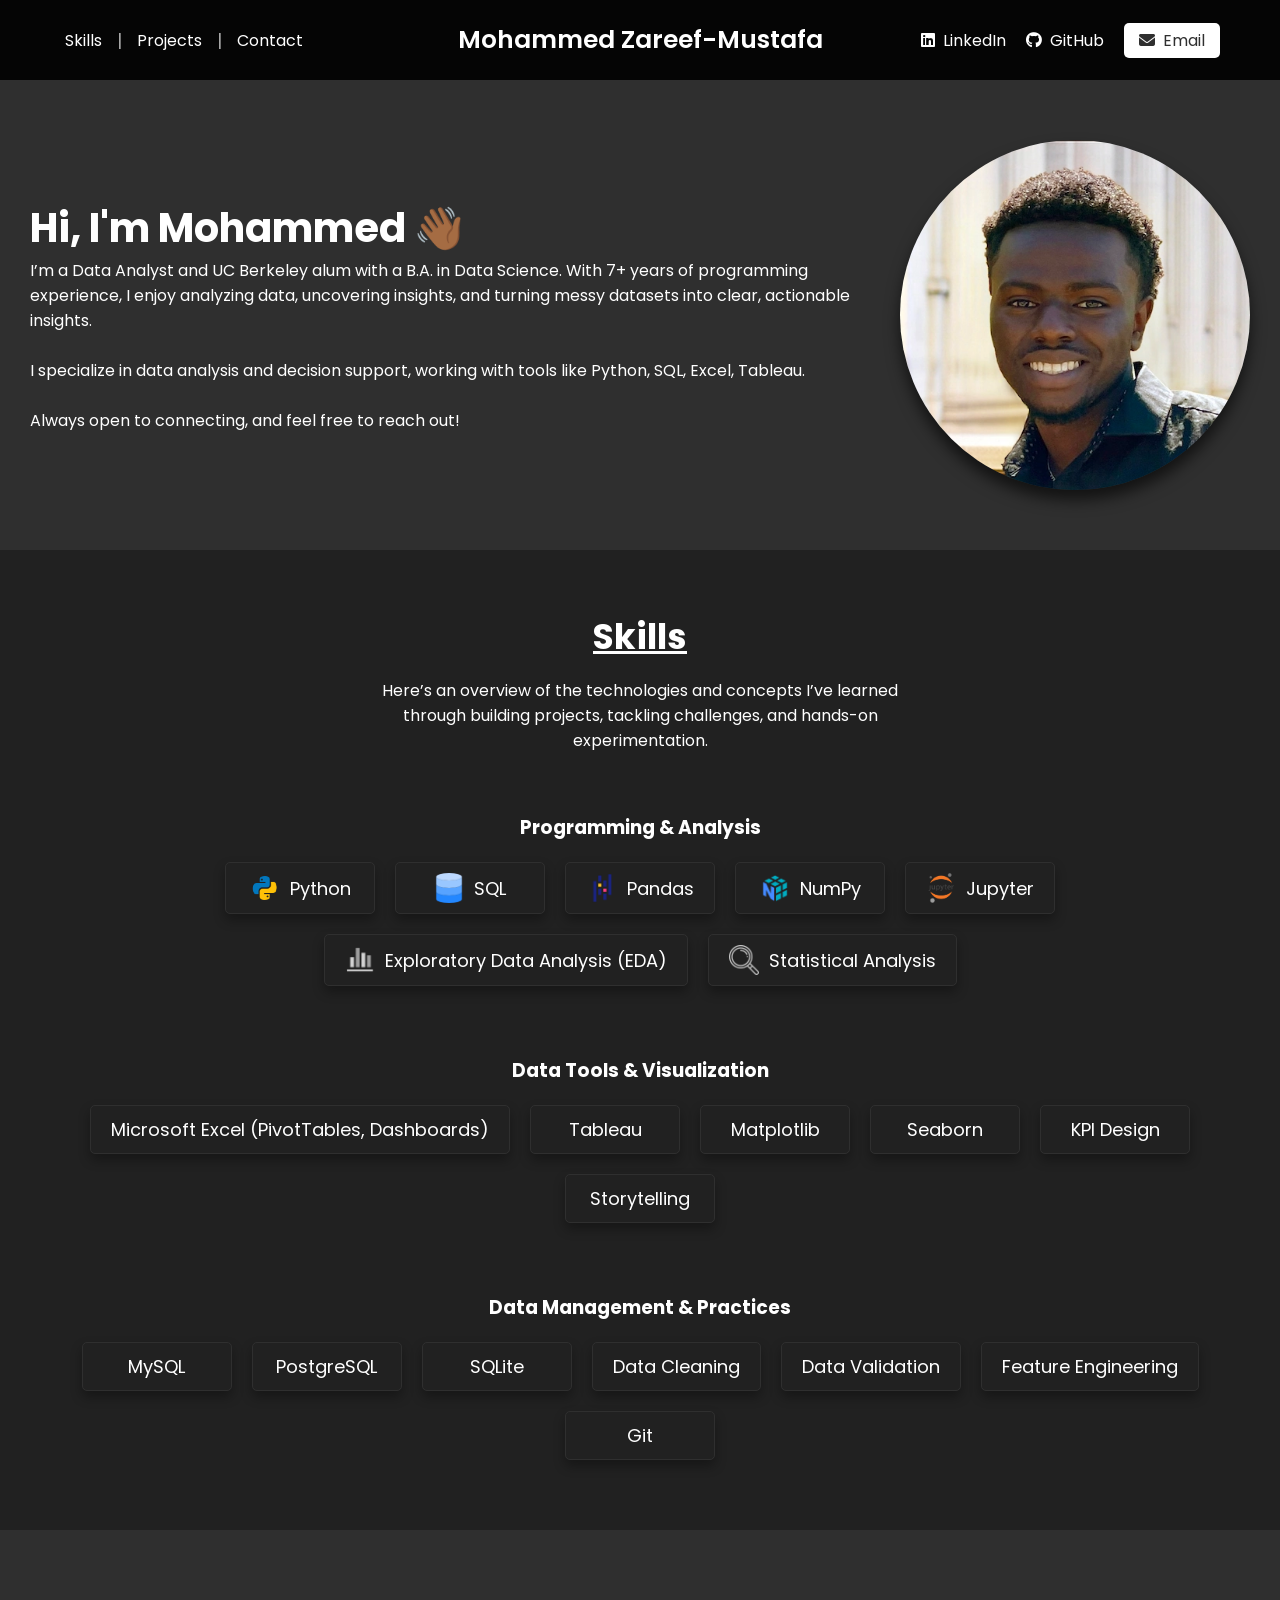
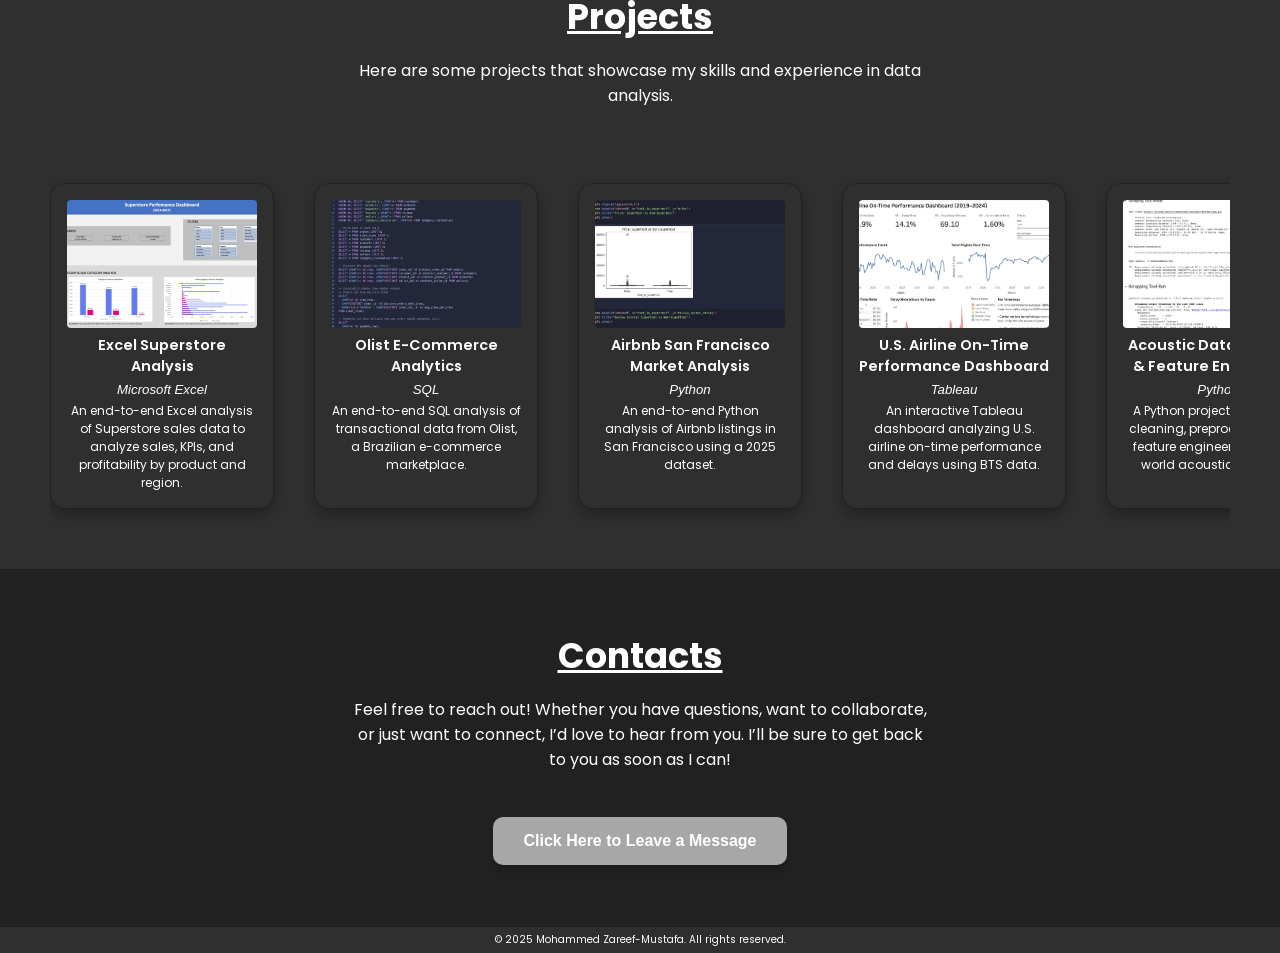
==== commit cb9f83d2: "Update portfolio content and assets" ====
--- a/docs/index.html
+++ b/docs/index.html
@@ -87,15 +87,15 @@
         <div class="text">
           <h2>Hi, I'm <span class="no-break">Mohammed 👋🏾</span></h2>
           <p>
-            I’m a Data Engineer and UC Berkeley alum with a B.A. in Data
-            Science. With 7+ years of programming experience, I enjoy building
-            data pipelines, improving workflows, and making messy data usable.
+            I’m a Data Analyst and UC Berkeley alum with a B.A. in Data Science.
+            With 7+ years of programming experience, I enjoy analyzing data,
+            uncovering insights, and turning messy datasets into clear,
+            actionable insights.
           </p>
           <br />
           <p>
-            I specialize in data engineering and data infrastructure, working
-            with tools like Python, SQL, Apache Spark, Airflow, and cloud
-            platforms (AWS, Azure).
+            I specialize in data analysis and decision support, working with
+            tools like Python, SQL, Excel, Tableau.
           </p>
           <br />
           <p>Always open to connecting, and feel free to reach out!</p>
@@ -116,7 +116,7 @@
           through building projects, tackling challenges, and hands-on
           experimentation.
         </div>
-        <h3 class="skill-sections-title">Programming & Data Processing</h3>
+        <h3 class="skill-sections-title">Programming & Analysis</h3>
         <div class="skill-sets">
           <div class="skill">
             <img src="./assets/python-icon.png" alt="Python logo" />
@@ -127,14 +127,6 @@
             <span>SQL</span>
           </div>
           <div class="skill">
-            <img src="./assets/java-logo.png" alt="Java logo" />
-            <span>Java</span>
-          </div>
-          <div class="skill">
-            <img src="./assets/Bash-logo.png" alt="Bash logo" />
-            <span>Bash</span>
-          </div>
-          <div class="skill">
             <img src="./assets/Pandas-logo.png" alt="Pandas logo" />
             <span>Pandas</span>
           </div>
@@ -143,66 +135,61 @@
             <span>NumPy</span>
           </div>
           <div class="skill">
-            <img src="./assets/Apache-Spark-logo.png" alt="Apache Spark logo" />
-            <span>Apache Spark (PySpark)</span>
-          </div>
-          <div class="skill">
-            <img
-              src="./assets/ETL-Pipelines-logo.png"
-              alt="ETL Pipelines logo"
-            />
-            <span>ETL Pipelines</span>
-          </div>
-        </div>
-        <h3 class="skill-sections-title">Databases & Cloud Platforms</h3>
+            <img src="./assets/Jupyter-logo.png" alt="NumPy logo" />
+            <span>Jupyter</span>
+          </div>
+          <div class="skill">
+            <img src="./assets/chart-logo.png" alt="NumPy logo" />
+            <span>Exploratory Data Analysis (EDA)</span>
+          </div>
+          <div class="skill">
+            <img src="./assets/search-logo.png" alt="NumPy logo" />
+            <span>Statistical Analysis</span>
+          </div>
+        </div>
+        <h3 class="skill-sections-title">Data Tools & Visualization</h3>
         <div class="skill-sets">
           <div class="skill">
+            <span>Microsoft Excel (PivotTables, Dashboards)</span>
+          </div>
+          <div class="skill">
+            <span>Tableau</span>
+          </div>
+          <div class="skill">
+            <span>Matplotlib</span>
+          </div>
+          <div class="skill">
+            <span>Seaborn</span>
+          </div>
+          <div class="skill">
+            <span>KPI Design</span>
+          </div>
+          <div class="skill">
+            <span>Storytelling</span>
+          </div>
+        </div>
+        <h3 class="skill-sections-title">Data Management & Practices</h3>
+        <div class="skill-sets">
+          <div class="skill">
             <span>MySQL</span>
           </div>
           <div class="skill">
             <span>PostgreSQL</span>
           </div>
           <div class="skill">
-            <span>MongoDB</span>
-          </div>
-          <div class="skill">
-            <span>AWS (EC2, S3, Lambda)</span>
-          </div>
-          <div class="skill">
-            <span>Azure Blob Storage</span>
-          </div>
-          <div class="skill">
-            <span>Docker</span>
-          </div>
-        </div>
-        <h3 class="skill-sections-title">Data Engineering & Development</h3>
-        <div class="skill-sets">
-          <div class="skill">
-            <span>Data Modeling</span>
-          </div>
-          <div class="skill">
-            <span>Data Warehousing</span>
-          </div>
-          <div class="skill">
-            <span>Batch & Stream Processing</span>
-          </div>
-          <div class="skill">
-            <span>Apache Airflow</span>
-          </div>
-          <div class="skill">
-            <span>REST APIs</span>
-          </div>
-          <div class="skill">
-            <span>CI/CD</span>
+            <span>SQLite</span>
+          </div>
+          <div class="skill">
+            <span>Data Cleaning</span>
+          </div>
+          <div class="skill">
+            <span>Data Validation</span>
+          </div>
+          <div class="skill">
+            <span>Feature Engineering</span>
           </div>
           <div class="skill">
             <span>Git</span>
-          </div>
-          <div class="skill">
-            <span>OOP</span>
-          </div>
-          <div class="skill">
-            <span>Testing</span>
           </div>
         </div>
       </section>
@@ -211,10 +198,128 @@
       <section id="projects" class="project-section">
         <h2 class="section-titles">Projects</h2>
         <div class="text">
-          Here’s a look at some of the projects I’ve done, demonstrating my
-          skills and experience in data engineering.
+          Here are some projects that showcase my skills and experience in data
+          analysis.
         </div>
         <div class="horizontal-scroll">
+          <div class="project-box">
+            <a
+              href="https://github.com/mzareefmustafa/excel-superstore-analysis"
+              target="_blank"
+            >
+              <picture>
+                <source
+                  srcset="./assets/excel-superstore-analysis.webp"
+                  type="image/webp"
+                />
+                <img
+                  src="./assets/excel-superstore-analysis.webp"
+                  alt="Excel Superstore Analysis Image"
+                />
+              </picture>
+              <h4>Excel Superstore Analysis</h4>
+              <h5><em>Microsoft Excel</em></h5>
+              <p>
+                An end-to-end Excel analysis of Superstore sales data to analyze
+                sales, KPIs, and profitability by product and region.
+              </p>
+            </a>
+          </div>
+          <div class="project-box">
+            <a
+              href="https://github.com/mzareefmustafa/olist-sql-analytics"
+              target="_blank"
+            >
+              <picture>
+                <source
+                  srcset="./assets/olist-sql-analytics.webp"
+                  type="image/webp"
+                />
+                <img
+                  src="./assets/olist-sql-analytics.webp"
+                  alt="Olist E-Commerce Analytics Image"
+                />
+              </picture>
+              <h4>Olist E-Commerce Analytics</h4>
+              <h5><em>SQL</em></h5>
+              <p>
+                An end-to-end SQL analysis of transactional data from Olist, a
+                Brazilian e-commerce marketplace.
+              </p>
+            </a>
+          </div>
+          <div class="project-box">
+            <a
+              href="https://github.com/mzareefmustafa/airbnb-sf-eda"
+              target="_blank"
+            >
+              <picture>
+                <source
+                  srcset="./assets/airbnb-sf-eda.webp"
+                  type="image/webp"
+                />
+                <img
+                  src="./assets/airbnb-sf-eda.webp"
+                  alt="Airbnb San Francisco Market Analysis Image"
+                />
+              </picture>
+              <h4>Airbnb San Francisco Market Analysis</h4>
+              <h5><em>Python</em></h5>
+              <p>
+                An end-to-end Python analysis of Airbnb listings in San
+                Francisco using a 2025 dataset.
+              </p>
+            </a>
+          </div>
+          <div class="project-box">
+            <a
+              href="https://github.com/mzareefmustafa/us-airline-on-time-performance-dashboard"
+              target="_blank"
+            >
+              <picture>
+                <source
+                  srcset="
+                    ./assets/us-airline-on-time-performance-dashboard.webp
+                  "
+                  type="image/webp"
+                />
+                <img
+                  src="./assets/us-airline-on-time-performance-dashboard.webp"
+                  alt="U.S. Airline On-Time Performance Dashboard Image"
+                />
+              </picture>
+              <h4>U.S. Airline On-Time Performance Dashboard</h4>
+              <h5><em>Tableau</em></h5>
+              <p>
+                An interactive Tableau dashboard analyzing U.S. airline on-time
+                performance and delays using BTS data.
+              </p>
+            </a>
+          </div>
+          <div class="project-box">
+            <a
+              href="https://github.com/mzareefmustafa/koer-ai-data-cleaning"
+              target="_blank"
+            >
+              <picture>
+                <source
+                  srcset="./assets/Koer_AI_Data_Cleaning.webp"
+                  type="image/webp"
+                />
+                <img
+                  src="./assets/Koer_AI_Data_Cleaning.webp"
+                  alt="Acoustic Data Cleaning & Feature Engineering"
+                />
+              </picture>
+              <h4>Acoustic Data Cleaning & Feature Engineering</h4>
+              <h5><em>Python</em></h5>
+              <p>
+                A Python project focused on cleaning, preprocessing, and feature
+                engineering for real-world acoustic datasets.
+              </p>
+            </a>
+          </div>
+
           <div class="project-box">
             <a
               href="https://github.com/mzareefmustafa/Personal-Portfolio"
@@ -237,100 +342,6 @@
                 and OAuth 2.0.
               </p>
               <p class="side-note">[ This website ]</p>
-            </a>
-          </div>
-          <div class="project-box">
-            <a
-              href="https://github.com/mzareefmustafa/Build-Your-Own-World"
-              target="_blank"
-            >
-              <picture>
-                <source
-                  srcset="./assets/Build-Your-Own-World.webp"
-                  type="image/webp"
-                />
-                <img
-                  src="./assets/Build-Your-Own-World.webp"
-                  alt="Build Your Own World Image"
-                />
-              </picture>
-              <h4>Build Your Own World</h4>
-              <h5><em>Java</em></h5>
-              <p>
-                A 2D procedurally generated game in Java with randomized worlds,
-                save/load functionality, player movement, and OOP principles for
-                modularity.
-              </p>
-            </a>
-          </div>
-          <div class="project-box">
-            <a
-              href="https://github.com/mzareefmustafa/Scheme-Interpreter"
-              target="_blank"
-            >
-              <picture>
-                <source
-                  srcset="./assets/Scheme-Interpreter.webp"
-                  type="image/webp"
-                />
-                <img
-                  src="./assets/Scheme-Interpreter.webp"
-                  alt="Scheme Interpreter Image"
-                />
-              </picture>
-              <h4>Scheme Interpreter</h4>
-              <h5><em>Python, Scheme</em></h5>
-              <p>
-                A Python-based Scheme interpreter with REPL, supporting parsing,
-                evaluation, and execution of built-in/user-defined procedures,
-              </p>
-            </a>
-          </div>
-          <div class="project-box">
-            <a
-              href="https://github.com/mzareefmustafa/Sigmoid-and-Relu-Neural-Nets"
-              target="_blank"
-            >
-              <picture>
-                <source
-                  srcset="./assets/Neural-Network-Analysis.webp"
-                  type="image/webp"
-                />
-                <img
-                  src="./assets/Neural-Network-Analysis.webp"
-                  alt="Neural Network Image"
-                />
-              </picture>
-              <h4>Neural Network Analysis</h4>
-              <h5><em>Python</em></h5>
-              <p>
-                A Python neural network using NumPy, comparing ReLU and Sigmoid
-                activations, evaluating hidden layers, and visualizing cost with
-                Matplotlib.
-              </p>
-            </a>
-          </div>
-          <div class="project-box">
-            <a
-              href="https://github.com/mzareefmustafa/Speed-Typing-Software"
-              target="_blank"
-            >
-              <picture>
-                <source
-                  srcset="./assets/Speed-Typing-Software.webp"
-                  type="image/webp"
-                />
-                <img
-                  src="./assets/Speed-Typing-Software.webp"
-                  alt="Speed Typing Software Image"
-                />
-              </picture>
-              <h4>Speed Typing Software</h4>
-              <h5><em>Python</em></h5>
-              <p>
-                A Python-based typing test with speed tracking, auto-correct,
-                and multiplayer mode.
-              </p>
             </a>
           </div>
         </div>
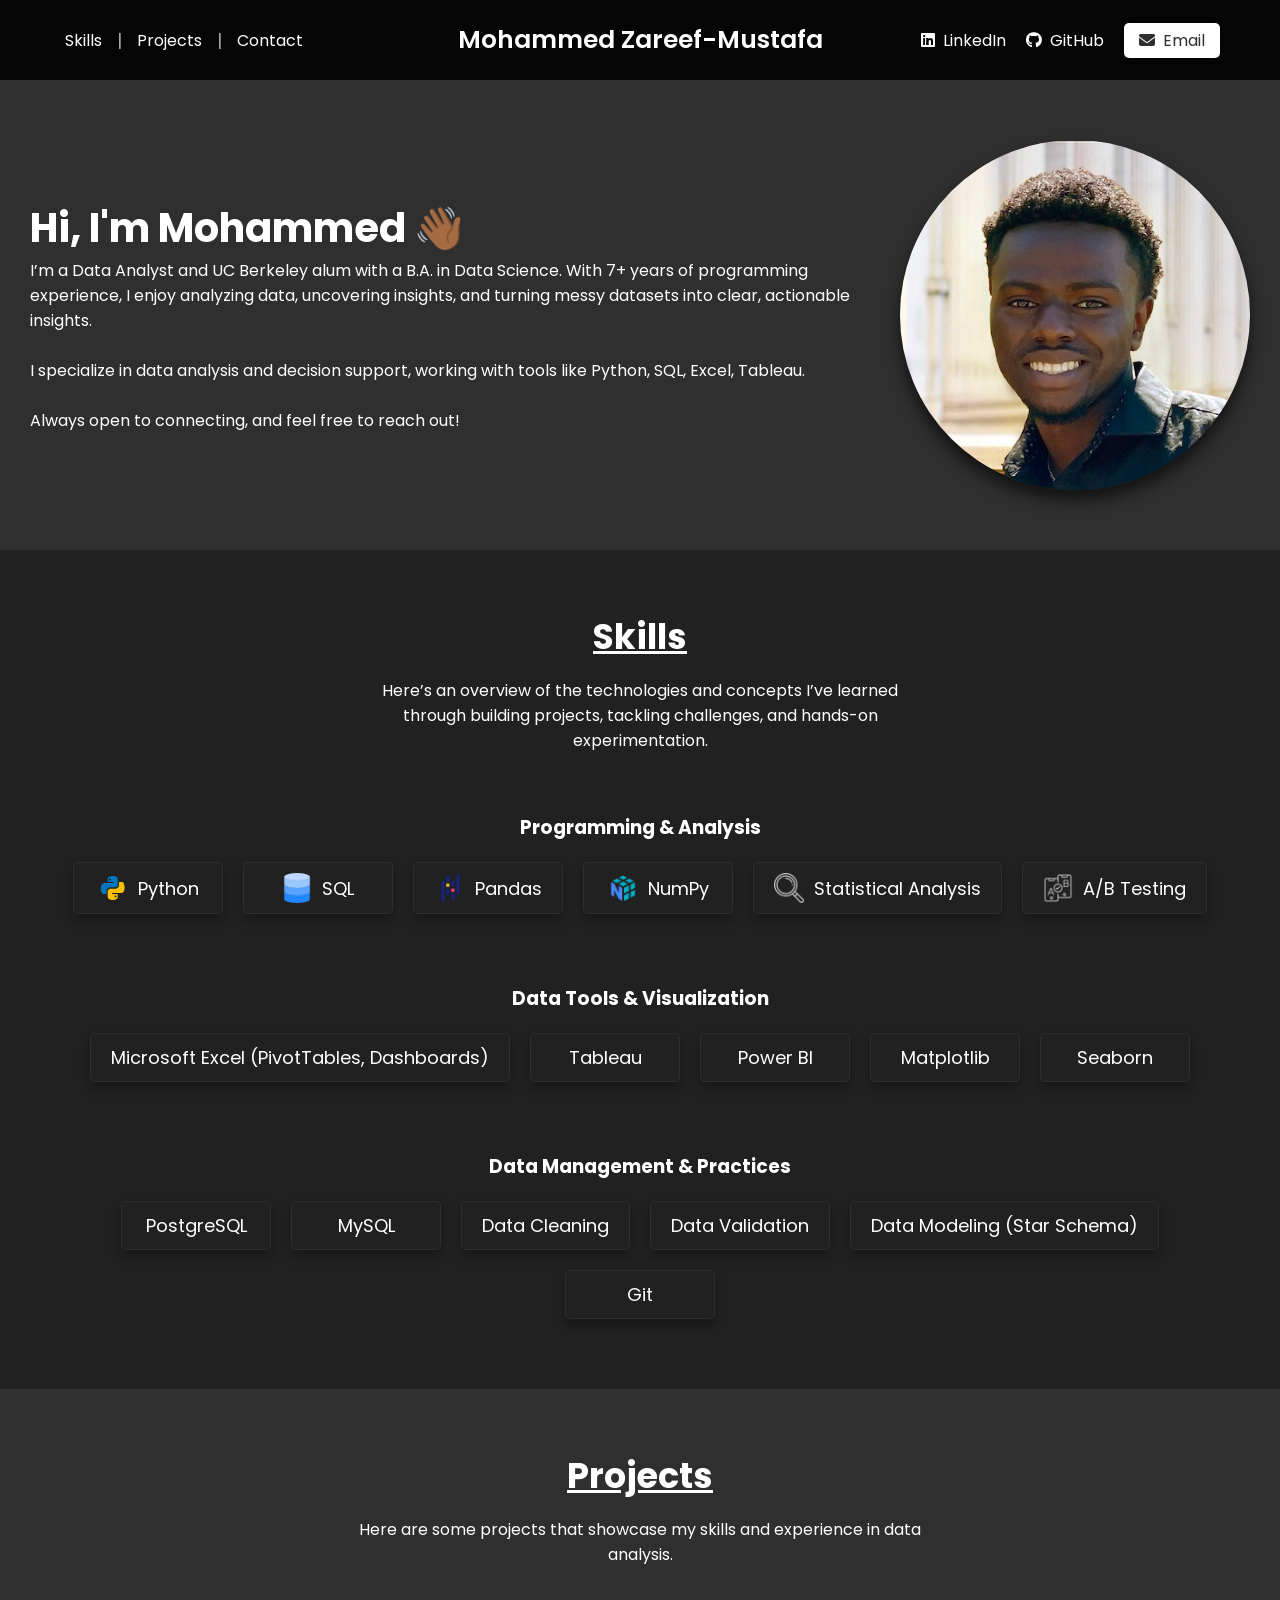
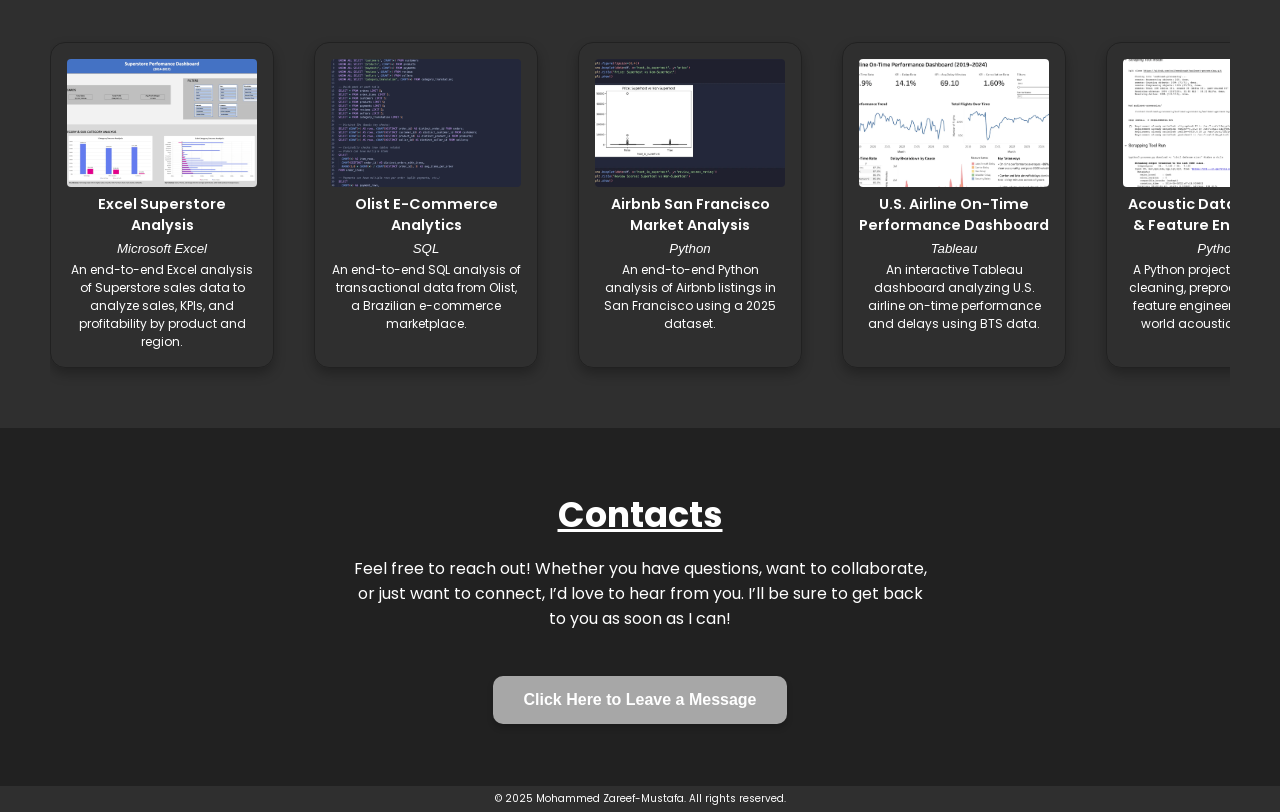
==== commit 5ac05bf7: "Update skills" ====
--- a/docs/index.html
+++ b/docs/index.html
@@ -3,7 +3,7 @@
   <head>
     <meta charset="UTF-8" />
     <meta name="viewport" content="width=device-width, initial-scale=1.0" />
-    <title>Mohammed Zareef-Mustafa | Data Engineer</title>
+    <title>Mohammed Zareef-Mustafa | Data Analyst</title>
     <link rel="stylesheet" href="./style.css?v=2" />
 
     <link rel="preconnect" href="https://fonts.googleapis.com" />
@@ -135,17 +135,13 @@
             <span>NumPy</span>
           </div>
           <div class="skill">
-            <img src="./assets/Jupyter-logo.png" alt="NumPy logo" />
-            <span>Jupyter</span>
-          </div>
-          <div class="skill">
-            <img src="./assets/chart-logo.png" alt="NumPy logo" />
-            <span>Exploratory Data Analysis (EDA)</span>
-          </div>
-          <div class="skill">
             <img src="./assets/search-logo.png" alt="NumPy logo" />
             <span>Statistical Analysis</span>
           </div>
+          <div class="skill">
+            <img src="./assets/ab-testing-logo.png" alt="NumPy logo" />
+            <span>A/B Testing</span>
+          </div>
         </div>
         <h3 class="skill-sections-title">Data Tools & Visualization</h3>
         <div class="skill-sets">
@@ -156,37 +152,31 @@
             <span>Tableau</span>
           </div>
           <div class="skill">
+            <span>Power BI</span>
+          </div>
+          <div class="skill">
             <span>Matplotlib</span>
           </div>
           <div class="skill">
             <span>Seaborn</span>
-          </div>
-          <div class="skill">
-            <span>KPI Design</span>
-          </div>
-          <div class="skill">
-            <span>Storytelling</span>
           </div>
         </div>
         <h3 class="skill-sections-title">Data Management & Practices</h3>
         <div class="skill-sets">
           <div class="skill">
+            <span>PostgreSQL</span>
+          </div>
+          <div class="skill">
             <span>MySQL</span>
           </div>
           <div class="skill">
-            <span>PostgreSQL</span>
-          </div>
-          <div class="skill">
-            <span>SQLite</span>
-          </div>
-          <div class="skill">
             <span>Data Cleaning</span>
           </div>
           <div class="skill">
             <span>Data Validation</span>
           </div>
           <div class="skill">
-            <span>Feature Engineering</span>
+            <span>Data Modeling (Star Schema)</span>
           </div>
           <div class="skill">
             <span>Git</span>
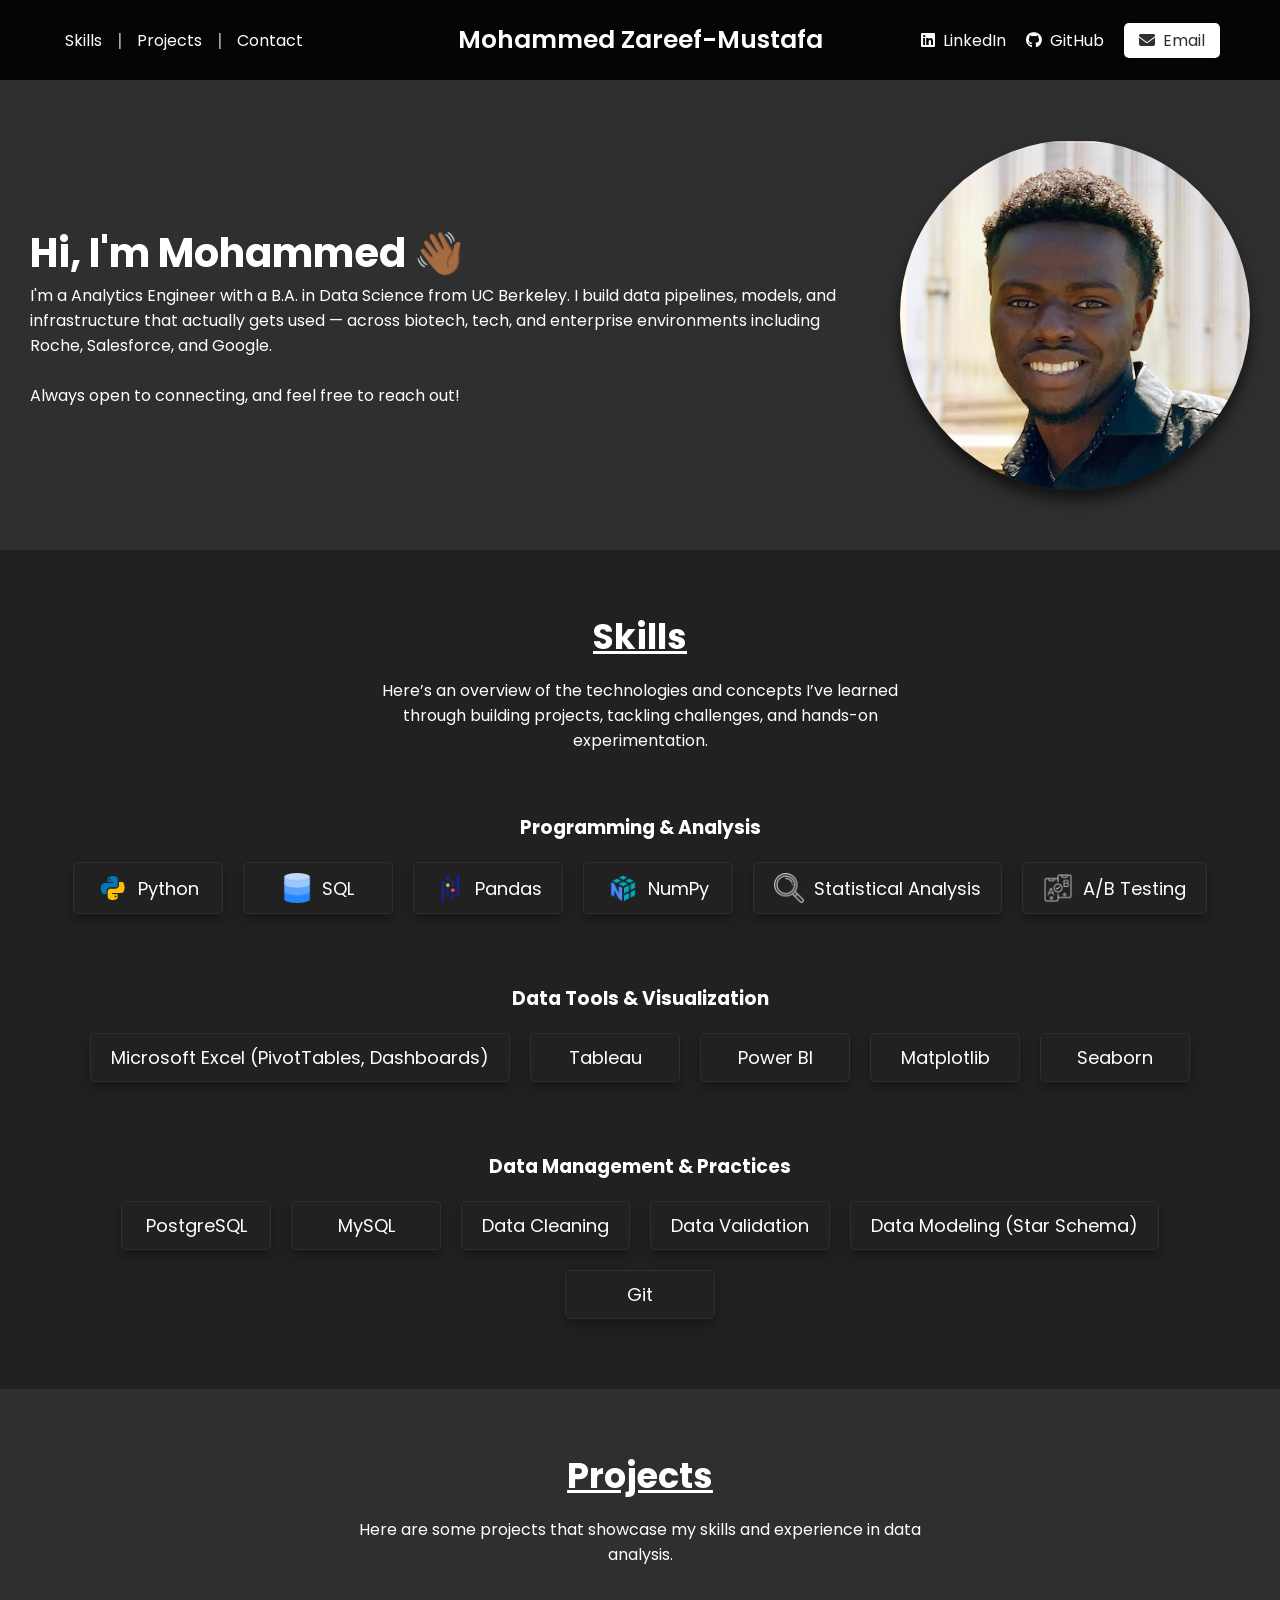
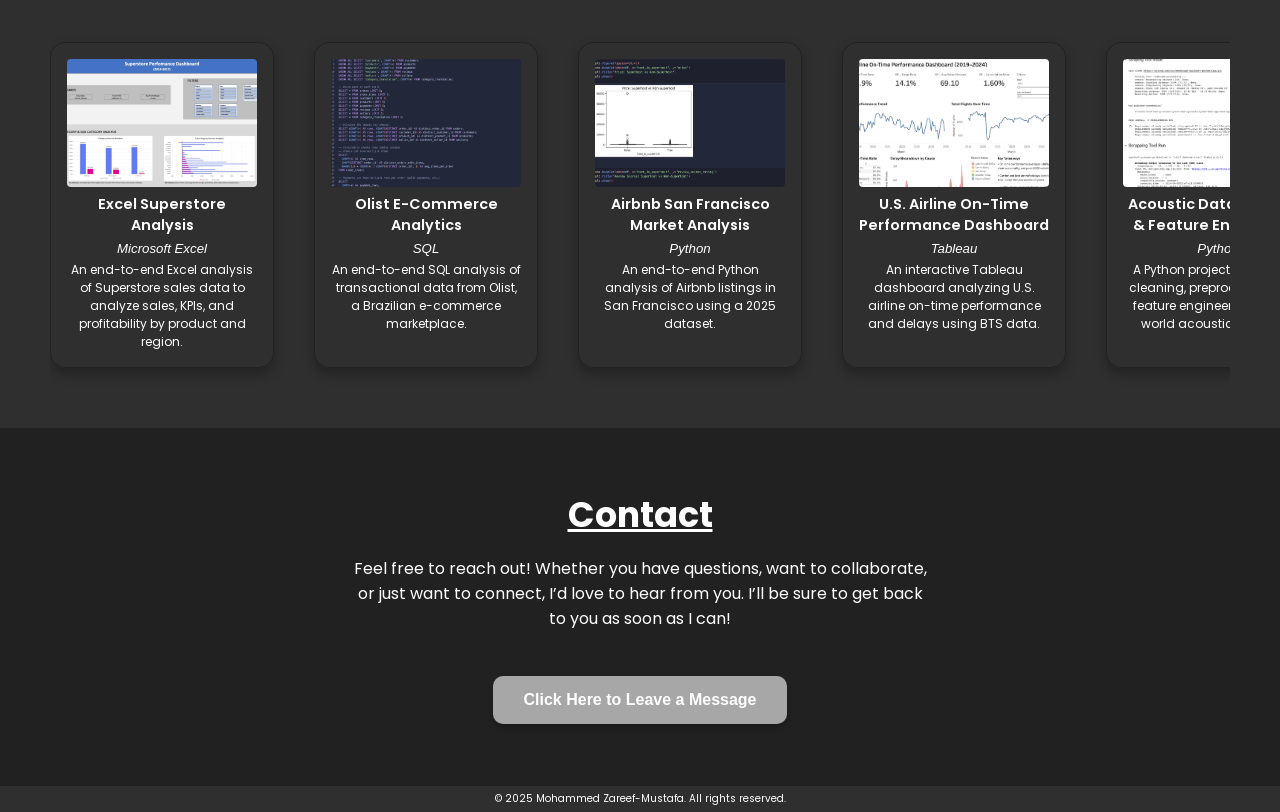
==== commit 927e2f05: "Update hero" ====
--- a/docs/index.html
+++ b/docs/index.html
@@ -3,7 +3,7 @@
   <head>
     <meta charset="UTF-8" />
     <meta name="viewport" content="width=device-width, initial-scale=1.0" />
-    <title>Mohammed Zareef-Mustafa | Data Analyst</title>
+    <title>Mohammed Zareef-Mustafa | Analytics Engineer</title>
     <link rel="stylesheet" href="./style.css?v=2" />
 
     <link rel="preconnect" href="https://fonts.googleapis.com" />
@@ -87,17 +87,17 @@
         <div class="text">
           <h2>Hi, I'm <span class="no-break">Mohammed 👋🏾</span></h2>
           <p>
-            I’m a Data Analyst and UC Berkeley alum with a B.A. in Data Science.
-            With 7+ years of programming experience, I enjoy analyzing data,
-            uncovering insights, and turning messy datasets into clear,
-            actionable insights.
+            I'm a Analytics Engineer with a B.A. in Data Science from UC
+            Berkeley. I build data pipelines, models, and infrastructure that
+            actually gets used — across biotech, tech, and enterprise
+            environments including Roche, Salesforce, and Google.
           </p>
           <br />
-          <p>
+          <!-- <p>
             I specialize in data analysis and decision support, working with
             tools like Python, SQL, Excel, Tableau.
           </p>
-          <br />
+          <br /> -->
           <p>Always open to connecting, and feel free to reach out!</p>
         </div>
         <div class="headshot">
@@ -339,7 +339,7 @@
 
       <!-- SECTION 5: Contact -->
       <section id="contact" class="contact-section">
-        <h2 class="section-titles">Contacts</h2>
+        <h2 class="section-titles">Contact</h2>
 
         <div class="text">
           Feel free to reach out! Whether you have questions, want to
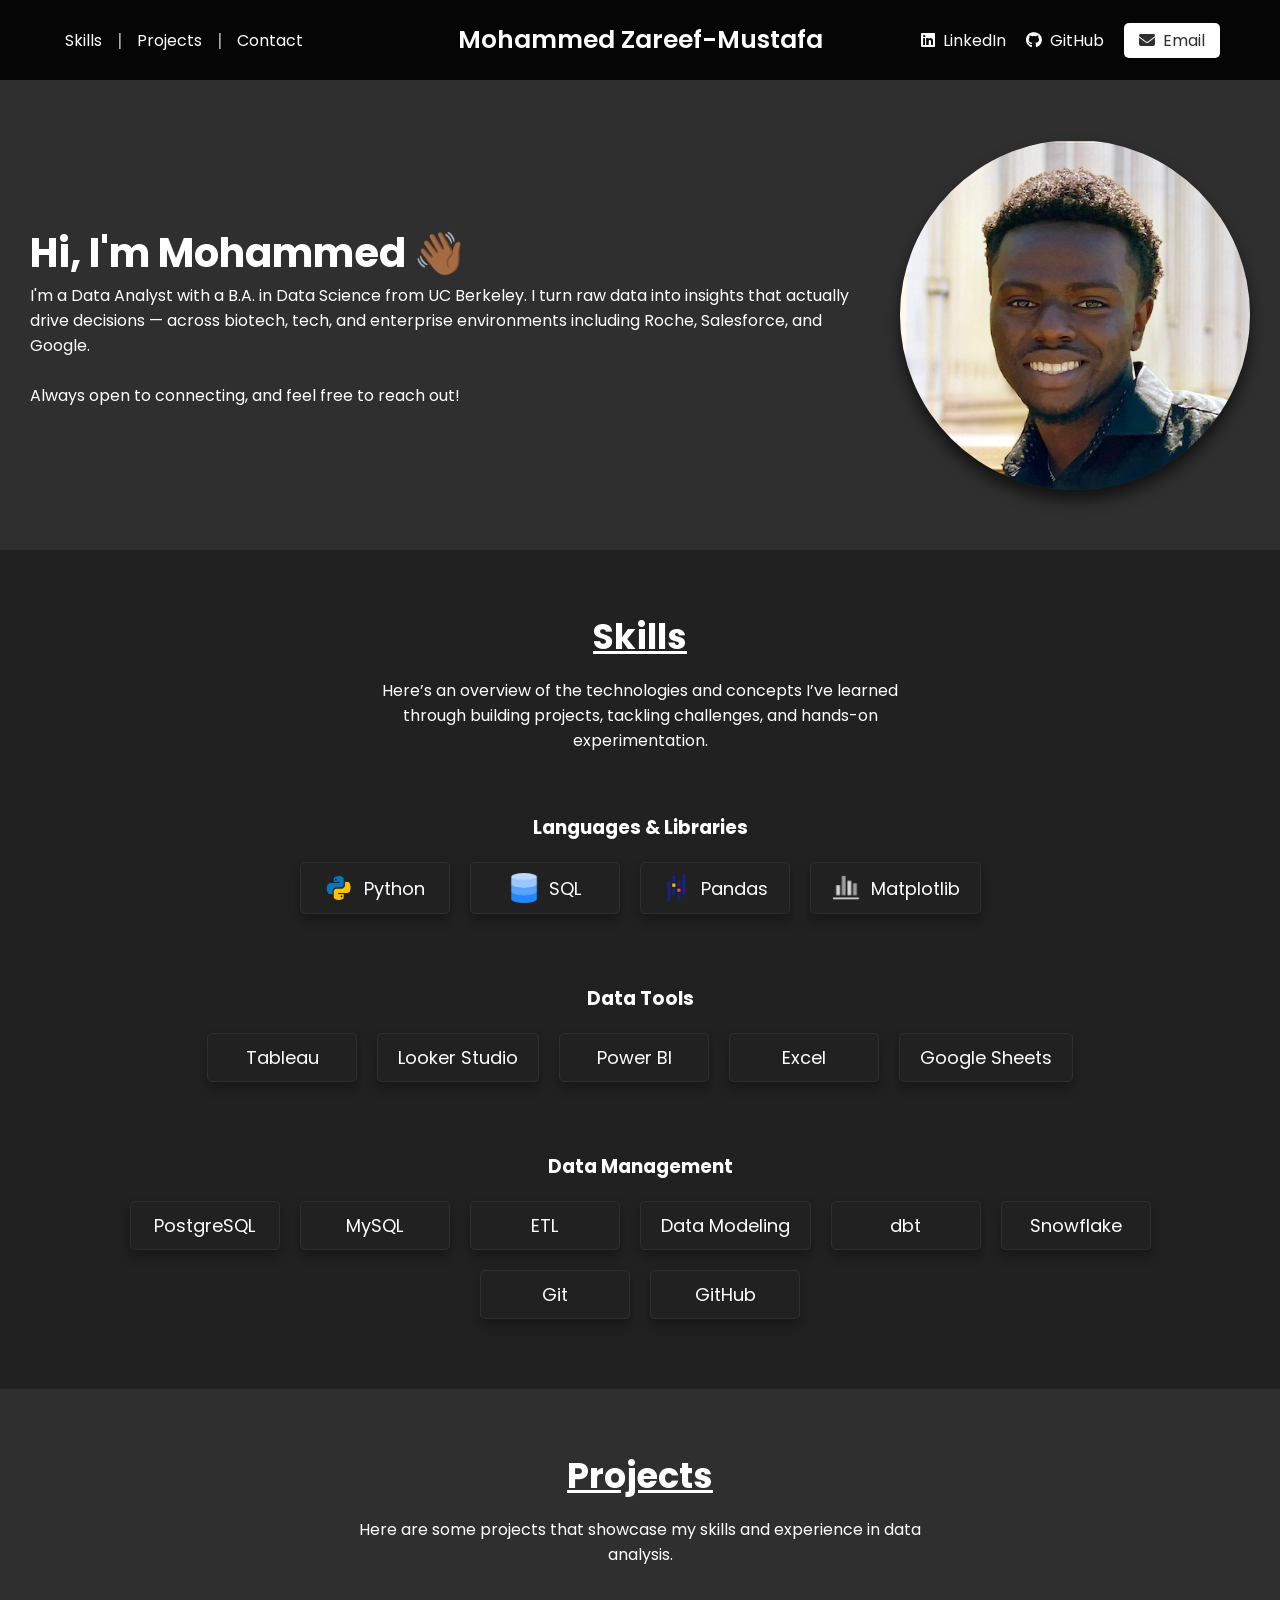
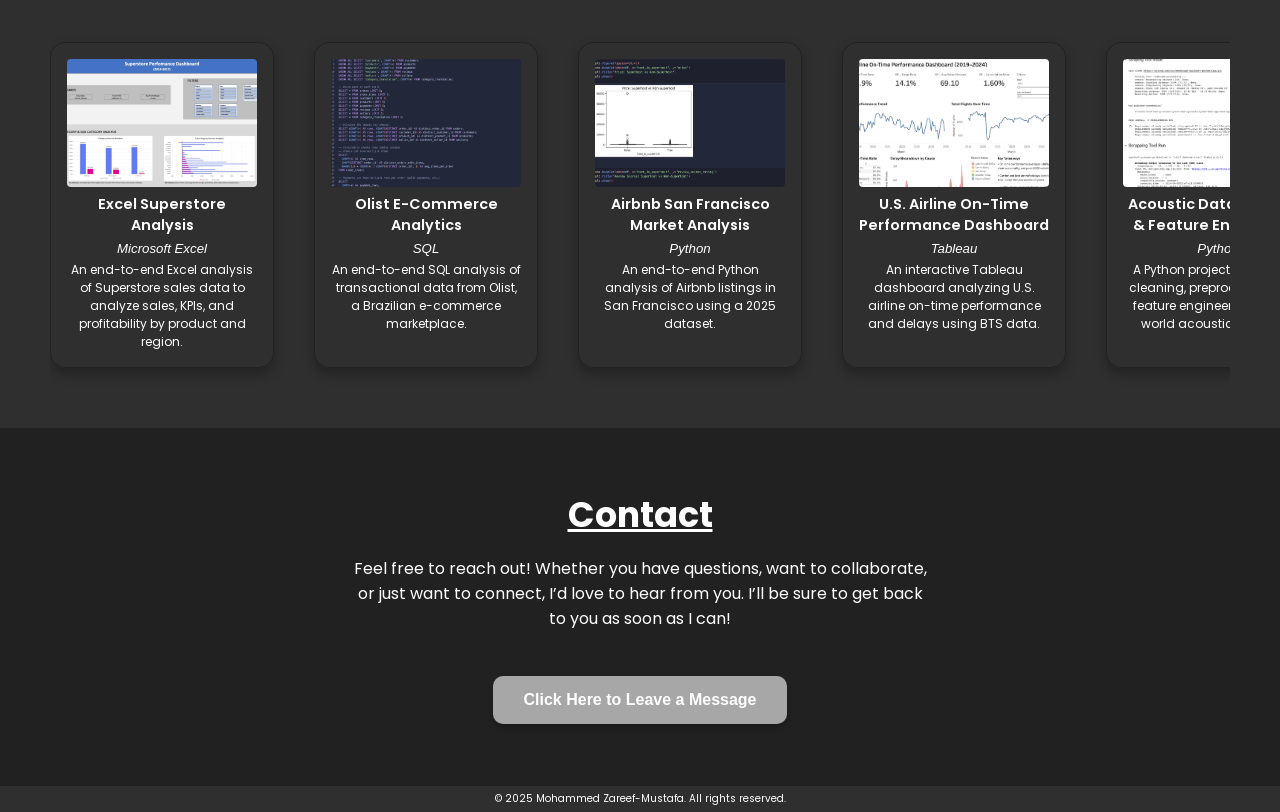
==== commit 7d945967: "Update hero and skills" ====
--- a/docs/index.html
+++ b/docs/index.html
@@ -1,9 +1,9 @@
-<!DOCTYPE html>
+<!doctype html>
 <html lang="en">
   <head>
     <meta charset="UTF-8" />
     <meta name="viewport" content="width=device-width, initial-scale=1.0" />
-    <title>Mohammed Zareef-Mustafa | Analytics Engineer</title>
+    <title>Mohammed Zareef-Mustafa | Data Analyst</title>
     <link rel="stylesheet" href="./style.css?v=2" />
 
     <link rel="preconnect" href="https://fonts.googleapis.com" />
@@ -87,10 +87,10 @@
         <div class="text">
           <h2>Hi, I'm <span class="no-break">Mohammed 👋🏾</span></h2>
           <p>
-            I'm a Analytics Engineer with a B.A. in Data Science from UC
-            Berkeley. I build data pipelines, models, and infrastructure that
-            actually gets used — across biotech, tech, and enterprise
-            environments including Roche, Salesforce, and Google.
+            I'm a Data Analyst with a B.A. in Data Science from UC Berkeley. I
+            turn raw data into insights that actually drive decisions — across
+            biotech, tech, and enterprise environments including Roche,
+            Salesforce, and Google.
           </p>
           <br />
           <!-- <p>
@@ -116,7 +116,7 @@
           through building projects, tackling challenges, and hands-on
           experimentation.
         </div>
-        <h3 class="skill-sections-title">Programming & Analysis</h3>
+        <h3 class="skill-sections-title">Languages & Libraries</h3>
         <div class="skill-sets">
           <div class="skill">
             <img src="./assets/python-icon.png" alt="Python logo" />
@@ -131,37 +131,29 @@
             <span>Pandas</span>
           </div>
           <div class="skill">
-            <img src="./assets/NumPy-logo.png" alt="NumPy logo" />
-            <span>NumPy</span>
-          </div>
-          <div class="skill">
-            <img src="./assets/search-logo.png" alt="NumPy logo" />
-            <span>Statistical Analysis</span>
-          </div>
-          <div class="skill">
-            <img src="./assets/ab-testing-logo.png" alt="NumPy logo" />
-            <span>A/B Testing</span>
-          </div>
-        </div>
-        <h3 class="skill-sections-title">Data Tools & Visualization</h3>
+            <img src="./assets/chart-logo.png" alt="Matplotlib logo" />
+            <span>Matplotlib</span>
+          </div>
+        </div>
+        <h3 class="skill-sections-title">Data Tools</h3>
         <div class="skill-sets">
           <div class="skill">
-            <span>Microsoft Excel (PivotTables, Dashboards)</span>
-          </div>
-          <div class="skill">
             <span>Tableau</span>
           </div>
           <div class="skill">
+            <span>Looker Studio</span>
+          </div>
+          <div class="skill">
             <span>Power BI</span>
           </div>
           <div class="skill">
-            <span>Matplotlib</span>
-          </div>
-          <div class="skill">
-            <span>Seaborn</span>
-          </div>
-        </div>
-        <h3 class="skill-sections-title">Data Management & Practices</h3>
+            <span>Excel</span>
+          </div>
+          <div class="skill">
+            <span>Google Sheets</span>
+          </div>
+        </div>
+        <h3 class="skill-sections-title">Data Management</h3>
         <div class="skill-sets">
           <div class="skill">
             <span>PostgreSQL</span>
@@ -170,16 +162,22 @@
             <span>MySQL</span>
           </div>
           <div class="skill">
-            <span>Data Cleaning</span>
-          </div>
-          <div class="skill">
-            <span>Data Validation</span>
-          </div>
-          <div class="skill">
-            <span>Data Modeling (Star Schema)</span>
+            <span>ETL</span>
+          </div>
+          <div class="skill">
+            <span>Data Modeling</span>
+          </div>
+          <div class="skill">
+            <span>dbt</span>
+          </div>
+          <div class="skill">
+            <span>Snowflake</span>
           </div>
           <div class="skill">
             <span>Git</span>
+          </div>
+          <div class="skill">
+            <span>GitHub</span>
           </div>
         </div>
       </section>
